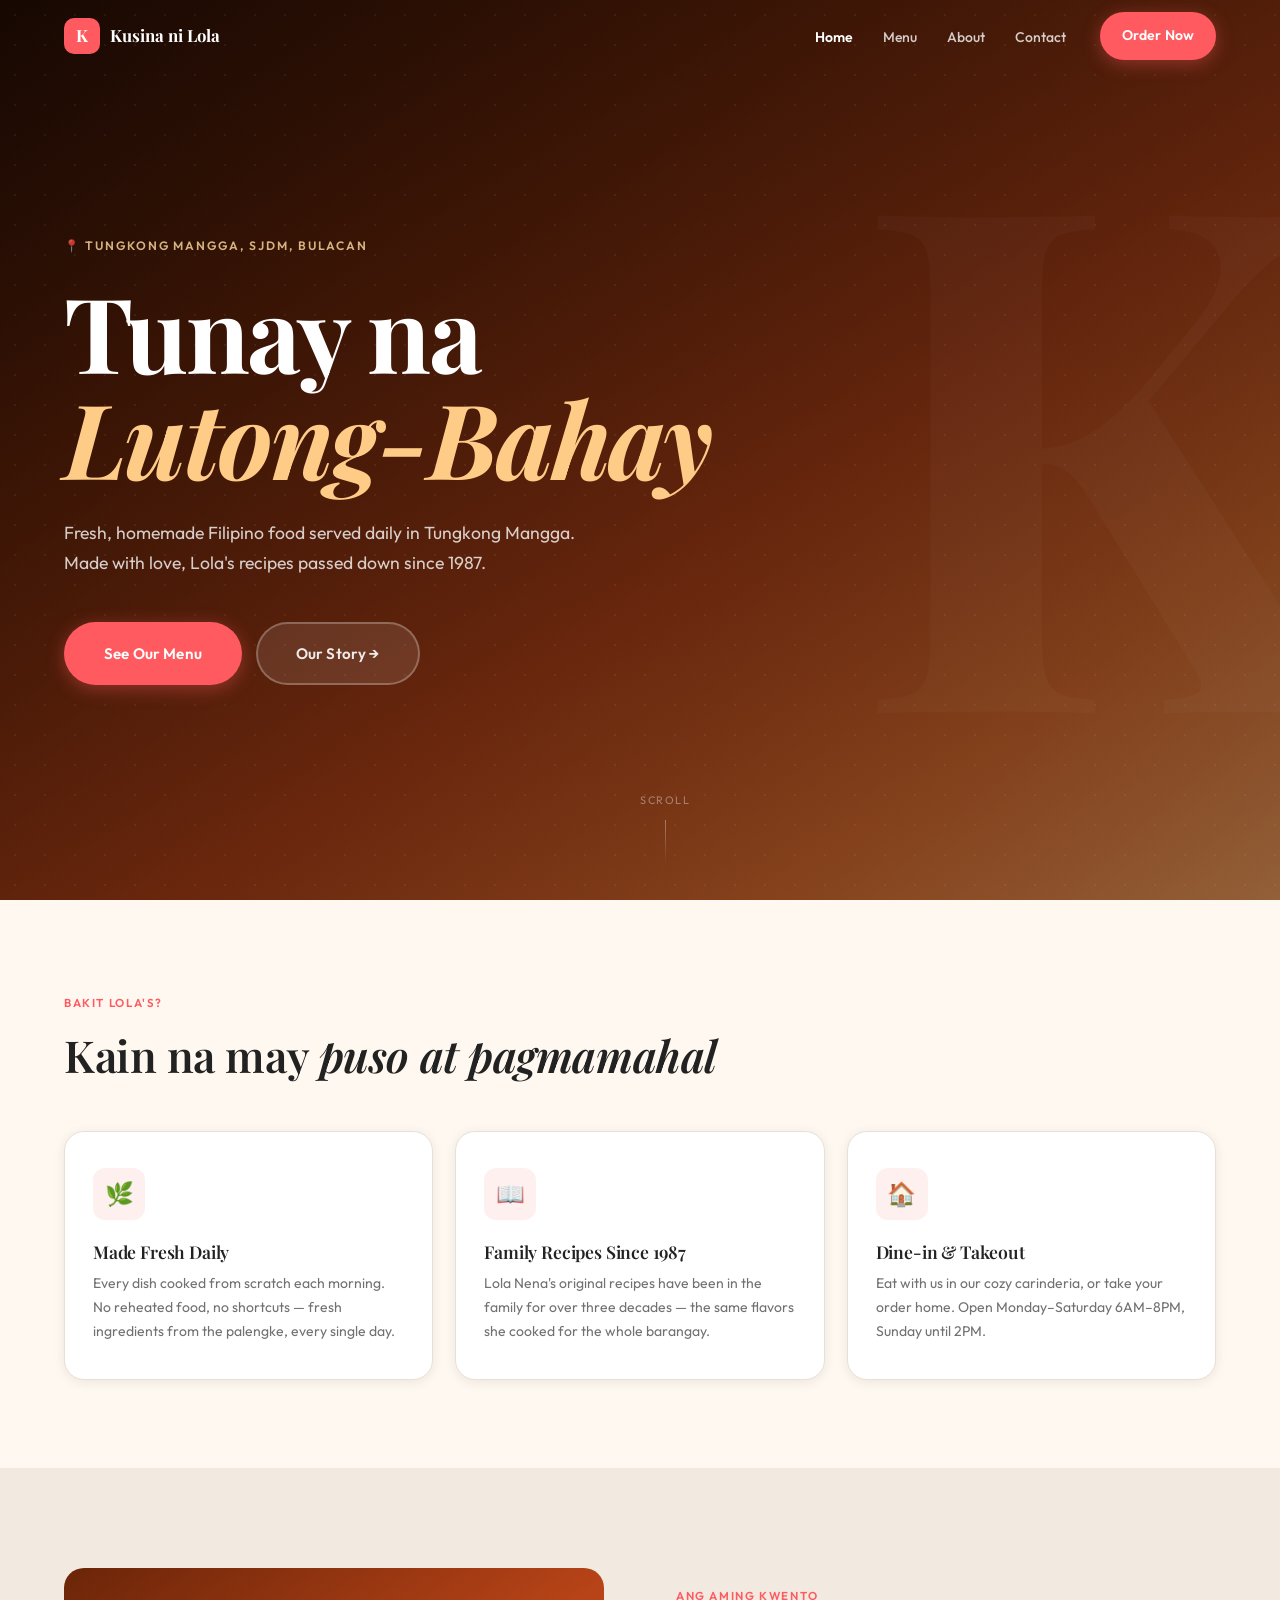
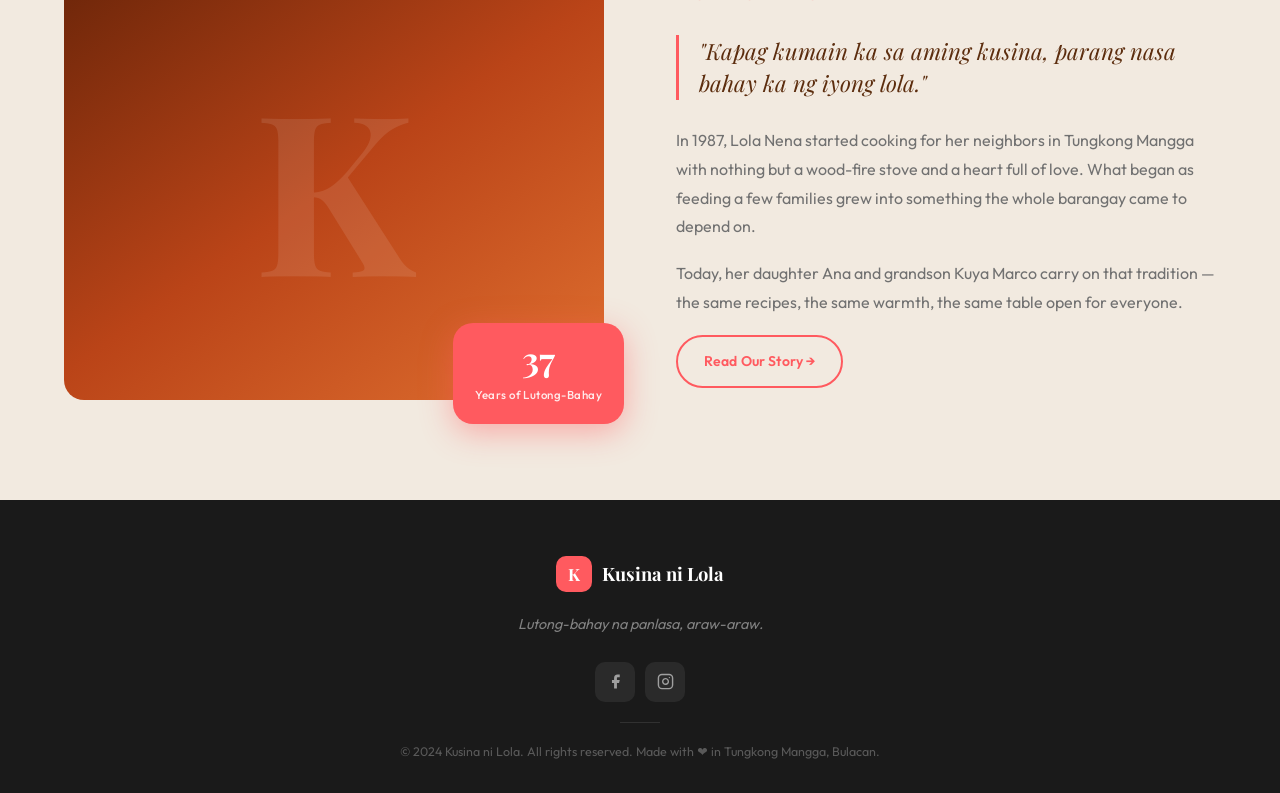
==== index.html @ 2b3912df "Initial build: Kusina ni Lola restaurant site" ====
<!DOCTYPE html>
<html lang="tl">
<head>
  <meta charset="UTF-8">
  <meta name="viewport" content="width=device-width, initial-scale=1.0">
  <title>Kusina ni Lola — Tunay na Lutong-Bahay</title>
  <meta name="description" content="Fresh, homemade Filipino food served daily in Tungkong Mangga, San Jose del Monte, Bulacan. Family recipes since 1987.">
  <link rel="preconnect" href="https://fonts.googleapis.com">
  <link rel="preconnect" href="https://fonts.gstatic.com" crossorigin>
  <link href="https://fonts.googleapis.com/css2?family=Playfair+Display:ital,wght@0,400;0,600;0,700;1,400;1,600&family=Outfit:wght@300;400;500;600&display=swap" rel="stylesheet">
  <link rel="stylesheet" href="style.css">
</head>
<body>

  <!-- ===== NAV ===== -->
  <nav class="nav nav--transparent" id="nav">
    <div class="nav__inner">
      <a href="index.html" class="nav__logo">
        <span class="nav__logo-mark">K</span>
        <span>Kusina ni Lola</span>
      </a>
      <ul class="nav__links">
        <li><a href="index.html" class="nav__link active">Home</a></li>
        <li><a href="menu.html" class="nav__link">Menu</a></li>
        <li><a href="about.html" class="nav__link">About</a></li>
        <li><a href="contact.html" class="nav__link">Contact</a></li>
      </ul>
      <a href="contact.html" class="btn btn--primary nav__cta">Order Now</a>
      <button class="nav__toggle" id="navToggle" aria-label="Toggle navigation">
        <span></span><span></span><span></span>
      </button>
    </div>
    <div class="nav__mobile" id="navMobile">
      <ul>
        <li><a href="index.html" class="nav__link active">Home</a></li>
        <li><a href="menu.html" class="nav__link">Menu</a></li>
        <li><a href="about.html" class="nav__link">About</a></li>
        <li><a href="contact.html" class="nav__link">Contact</a></li>
      </ul>
      <a href="contact.html" class="btn btn--primary">Order Now</a>
    </div>
  </nav>

  <!-- ===== HERO ===== -->
  <section class="hero">
    <div class="hero__bg"></div>
    <span class="hero__deco" aria-hidden="true">K</span>
    <div class="hero__content">
      <p class="hero__label">📍 Tungkong Mangga, SJDM, Bulacan</p>
      <h1 class="hero__title">Tunay na<br><em>Lutong-Bahay</em></h1>
      <p class="hero__sub">Fresh, homemade Filipino food served daily in Tungkong Mangga. Made with love, Lola's recipes passed down since 1987.</p>
      <div class="hero__cta">
        <a href="menu.html" class="btn btn--primary btn--lg">See Our Menu</a>
        <a href="about.html" class="btn btn--ghost btn--lg">Our Story →</a>
      </div>
    </div>
    <div class="hero__scroll" aria-hidden="true">
      <span>Scroll</span>
      <div class="hero__scroll-line"></div>
    </div>
  </section>

  <!-- ===== FEATURES ===== -->
  <section class="features">
    <div class="container">
      <div class="features__header">
        <span class="section-label fade-in">Bakit Lola's?</span>
        <h2 class="fade-up">Kain na may <em>puso at pagmamahal</em></h2>
      </div>
      <div class="features__grid stagger">
        <div class="feature-card fade-up">
          <div class="feature-card__icon">🌿</div>
          <h3 class="feature-card__title">Made Fresh Daily</h3>
          <p class="feature-card__text">Every dish cooked from scratch each morning. No reheated food, no shortcuts — fresh ingredients from the palengke, every single day.</p>
        </div>
        <div class="feature-card fade-up">
          <div class="feature-card__icon">📖</div>
          <h3 class="feature-card__title">Family Recipes Since 1987</h3>
          <p class="feature-card__text">Lola Nena's original recipes have been in the family for over three decades — the same flavors she cooked for the whole barangay.</p>
        </div>
        <div class="feature-card fade-up">
          <div class="feature-card__icon">🏠</div>
          <h3 class="feature-card__title">Dine-in & Takeout</h3>
          <p class="feature-card__text">Eat with us in our cozy carinderia, or take your order home. Open Monday–Saturday 6AM–8PM, Sunday until 2PM.</p>
        </div>
      </div>
    </div>
  </section>

  <!-- ===== ABOUT TEASER ===== -->
  <section class="about-teaser">
    <div class="container">
      <div class="about-teaser__inner">
        <div class="about-teaser__visual fade-in">
          <div class="about-teaser__visual-bg">
            <span class="about-teaser__visual-letter" aria-hidden="true">K</span>
          </div>
          <div class="about-teaser__badge">
            <span class="about-teaser__badge-num">37</span>
            <span class="about-teaser__badge-text">Years of Lutong-Bahay</span>
          </div>
        </div>
        <div class="about-teaser__content">
          <span class="section-label fade-in">Ang Aming Kwento</span>
          <blockquote class="about-teaser__quote fade-up">
            "Kapag kumain ka sa aming kusina, parang nasa bahay ka ng iyong lola."
          </blockquote>
          <p class="about-teaser__body fade-up">In 1987, Lola Nena started cooking for her neighbors in Tungkong Mangga with nothing but a wood-fire stove and a heart full of love. What began as feeding a few families grew into something the whole barangay came to depend on.</p>
          <p class="about-teaser__body fade-up">Today, her daughter Ana and grandson Kuya Marco carry on that tradition — the same recipes, the same warmth, the same table open for everyone.</p>
          <a href="about.html" class="btn btn--outline fade-up">Read Our Story →</a>
        </div>
      </div>
    </div>
  </section>

  <!-- ===== FOOTER ===== -->
  <footer class="footer">
    <div class="footer__inner">
      <a href="index.html" class="footer__logo">
        <span class="nav__logo-mark">K</span>
        <span>Kusina ni Lola</span>
      </a>
      <p class="footer__tagline">Lutong-bahay na panlasa, araw-araw.</p>
      <div class="footer__social">
        <a href="#" class="footer__social-link" aria-label="Facebook">
          <svg viewBox="0 0 24 24" fill="currentColor" width="17" height="17"><path d="M18 2h-3a5 5 0 0 0-5 5v3H7v4h3v8h4v-8h3l1-4h-4V7a1 1 0 0 1 1-1h3z"/></svg>
        </a>
        <a href="#" class="footer__social-link" aria-label="Instagram">
          <svg viewBox="0 0 24 24" fill="none" stroke="currentColor" stroke-width="2" stroke-linecap="round" stroke-linejoin="round" width="17" height="17"><rect x="2" y="2" width="20" height="20" rx="5" ry="5"/><path d="M16 11.37A4 4 0 1 1 12.63 8 4 4 0 0 1 16 11.37z"/><line x1="17.5" y1="6.5" x2="17.51" y2="6.5"/></svg>
        </a>
      </div>
      <div class="footer__divider"></div>
      <p class="footer__copy">© 2024 Kusina ni Lola. All rights reserved. Made with ❤️ in Tungkong Mangga, Bulacan.</p>
    </div>
  </footer>

  <script src="script.js"></script>
</body>
</html>
---- style.css ----
/* ============================================================
   KUSINA NI LOLA — style.css
   Airbnb design tokens: Rausch coral, warm cream, rounded UI
   Fonts: Playfair Display (serif) + Outfit (sans)
   ============================================================ */

@import url('https://fonts.googleapis.com/css2?family=Playfair+Display:ital,wght@0,400;0,600;0,700;1,400;1,600&family=Outfit:wght@300;400;500;600&display=swap');

/* --- TOKENS (Airbnb-inspired) --- */
:root {
  /* Airbnb Rausch coral palette */
  --coral:        #FF5A5F;
  --coral-dark:   #E04E53;
  --coral-light:  #FFF0F0;
  --orange:       #FC642D;
  /* Warm neutrals */
  --cream:        #FFF8F0;
  --warm-tan:     #F2EAE0;
  --brown:        #5C2D0E;
  --dark:         #222222;
  --medium:       #717171;
  --subtle:       #ADADAD;
  --border:       #E8E0D8;
  --card-bg:      #FFFFFF;
  --white:        #FFFFFF;

  --font-serif: 'Playfair Display', Georgia, serif;
  --font-sans:  'Outfit', system-ui, sans-serif;

  --max-w:       1200px;
  --nav-h:       72px;
  --radius:      12px;
  --radius-lg:   20px;
  --radius-pill: 9999px;

  --shadow-sm: 0 1px 4px rgba(0,0,0,0.06);
  --shadow:    0 2px 12px rgba(0,0,0,0.08);
  --shadow-md: 0 6px 24px rgba(0,0,0,0.10);
  --shadow-lg: 0 12px 40px rgba(0,0,0,0.14);

  --ease: cubic-bezier(0.25, 0.46, 0.45, 0.94);
  --t:    0.25s;
}

/* --- RESET --- */
*, *::before, *::after { box-sizing: border-box; margin: 0; padding: 0; }
html { scroll-behavior: smooth; font-size: 16px; }
body {
  font-family: var(--font-sans);
  background: var(--cream);
  color: var(--dark);
  line-height: 1.65;
  -webkit-font-smoothing: antialiased;
  overflow-x: hidden;
}
img { display: block; max-width: 100%; }
a { text-decoration: none; color: inherit; }
ul { list-style: none; }
button { cursor: pointer; border: none; background: none; font-family: inherit; }

/* --- TYPOGRAPHY --- */
h1, h2, h3, h4 {
  font-family: var(--font-serif);
  line-height: 1.12;
  letter-spacing: -0.01em;
  color: var(--dark);
}
h1 { font-size: clamp(2.4rem, 5.5vw, 4.2rem); font-weight: 700; }
h2 { font-size: clamp(1.75rem, 3.5vw, 2.75rem); font-weight: 600; }
h3 { font-size: clamp(1.1rem, 2vw, 1.5rem); font-weight: 600; }
p  { max-width: 65ch; line-height: 1.75; }
em { font-style: italic; }

/* --- LAYOUT --- */
.container {
  max-width: var(--max-w);
  margin: 0 auto;
  padding: 0 24px;
}
section { padding: 96px 0; }

/* --- SECTION LABEL --- */
.section-label {
  display: inline-block;
  font-size: 0.72rem;
  font-weight: 600;
  letter-spacing: 0.14em;
  text-transform: uppercase;
  color: var(--coral);
  margin-bottom: 14px;
}

/* --- BUTTONS --- */
.btn {
  display: inline-flex;
  align-items: center;
  gap: 8px;
  padding: 13px 26px;
  border-radius: var(--radius-pill);
  font-family: var(--font-sans);
  font-size: 0.875rem;
  font-weight: 600;
  letter-spacing: 0.01em;
  transition: all var(--t) var(--ease);
  cursor: pointer;
  white-space: nowrap;
  border: 2px solid transparent;
}
.btn--primary {
  background: var(--coral);
  color: var(--white);
  box-shadow: 0 4px 18px rgba(255, 90, 95, 0.38);
}
.btn--primary:hover {
  background: var(--coral-dark);
  transform: translateY(-2px);
  box-shadow: 0 8px 28px rgba(255, 90, 95, 0.48);
}
.btn--primary:active { transform: translateY(0); }
.btn--outline {
  background: transparent;
  color: var(--coral);
  border-color: var(--coral);
}
.btn--outline:hover {
  background: var(--coral);
  color: var(--white);
  transform: translateY(-2px);
  box-shadow: 0 6px 20px rgba(255, 90, 95, 0.38);
}
.btn--ghost {
  background: rgba(255,255,255,0.1);
  color: rgba(255,255,255,0.9);
  border-color: rgba(255,255,255,0.25);
  backdrop-filter: blur(4px);
}
.btn--ghost:hover {
  background: rgba(255,255,255,0.2);
  color: white;
  border-color: rgba(255,255,255,0.5);
}
.btn--lg { padding: 17px 38px; font-size: 0.95rem; }

/* ============================================================
   NAV
   ============================================================ */
.nav {
  position: fixed;
  top: 0; left: 0; right: 0;
  height: var(--nav-h);
  z-index: 100;
  transition: background var(--t) var(--ease), box-shadow var(--t) var(--ease);
}
.nav.scrolled {
  background: rgba(255, 252, 248, 0.96);
  backdrop-filter: blur(16px);
  -webkit-backdrop-filter: blur(16px);
  box-shadow: 0 1px 0 var(--border);
}
.nav__inner {
  max-width: var(--max-w);
  margin: 0 auto;
  padding: 0 24px;
  height: 100%;
  display: flex;
  align-items: center;
  gap: 8px;
}
.nav__logo {
  display: flex;
  align-items: center;
  gap: 10px;
  font-family: var(--font-serif);
  font-size: 1.05rem;
  font-weight: 700;
  color: var(--dark);
  flex-shrink: 0;
  transition: color var(--t);
}
.nav__logo:hover { color: var(--coral); }
.nav__logo-mark {
  width: 36px;
  height: 36px;
  background: var(--coral);
  color: white;
  border-radius: 10px;
  display: flex;
  align-items: center;
  justify-content: center;
  font-size: 1.05rem;
  font-weight: 700;
  font-family: var(--font-serif);
  flex-shrink: 0;
  transition: transform var(--t) var(--ease);
}
.nav__logo:hover .nav__logo-mark { transform: rotate(-6deg) scale(1.05); }
.nav__links {
  display: flex;
  align-items: center;
  gap: 2px;
  margin-left: auto;
}
.nav__link {
  font-size: 0.875rem;
  font-weight: 500;
  color: var(--medium);
  padding: 8px 14px;
  border-radius: var(--radius);
  transition: color var(--t), background var(--t);
}
.nav__link:hover { color: var(--dark); background: var(--warm-tan); }
.nav__link.active { color: var(--coral); font-weight: 600; }
.nav__cta { margin-left: 12px; padding: 10px 20px; }

/* Transparent nav (home hero) */
.nav--transparent .nav__logo { color: white; }
.nav--transparent .nav__link { color: rgba(255,255,255,0.78); }
.nav--transparent .nav__link:hover { color: white; background: rgba(255,255,255,0.12); }
.nav--transparent .nav__link.active { color: white; }
.nav--transparent.scrolled .nav__logo { color: var(--dark); }
.nav--transparent.scrolled .nav__link { color: var(--medium); }
.nav--transparent.scrolled .nav__link:hover { color: var(--dark); background: var(--warm-tan); }
.nav--transparent.scrolled .nav__link.active { color: var(--coral); }
/* Burger */
.nav__toggle {
  display: none;
  flex-direction: column;
  gap: 5px;
  padding: 8px;
  margin-left: auto;
  border-radius: var(--radius);
  transition: background var(--t);
}
.nav__toggle:hover { background: var(--warm-tan); }
.nav__toggle span {
  display: block;
  width: 22px;
  height: 2px;
  background: currentColor;
  border-radius: 2px;
  transition: transform var(--t) var(--ease), opacity var(--t);
}
.nav--transparent .nav__toggle { color: white; }
.nav--transparent.scrolled .nav__toggle { color: var(--dark); }
/* Mobile nav drawer */
.nav__mobile {
  display: none;
  position: fixed;
  top: var(--nav-h);
  left: 0; right: 0;
  background: var(--cream);
  border-top: 1px solid var(--border);
  padding: 12px 16px 24px;
  box-shadow: var(--shadow-lg);
  z-index: 99;
}
.nav__mobile.open { display: block; }
.nav__mobile .nav__link {
  display: block;
  padding: 14px 16px;
  font-size: 0.95rem;
  color: var(--dark);
  border-bottom: 1px solid var(--border);
}
.nav__mobile .nav__link.active { color: var(--coral); }
.nav__mobile .btn { width: 100%; justify-content: center; margin-top: 16px; }

/* ============================================================
   FOOTER
   ============================================================ */
.footer {
  background: #1A1A1A;
  padding: 56px 0 32px;
}
.footer__inner {
  max-width: var(--max-w);
  margin: 0 auto;
  padding: 0 24px;
  display: flex;
  flex-direction: column;
  align-items: center;
  text-align: center;
  gap: 20px;
}
.footer__logo {
  display: inline-flex;
  align-items: center;
  gap: 10px;
  font-family: var(--font-serif);
  font-size: 1.15rem;
  font-weight: 700;
  color: white;
  transition: color var(--t);
}
.footer__logo:hover { color: var(--coral); }
.footer__logo .nav__logo-mark { background: var(--coral); }
.footer__tagline {
  font-style: italic;
  font-size: 0.9rem;
  color: rgba(255,255,255,0.45);
  max-width: 100%;
  margin: 0;
}
.footer__social {
  display: flex;
  gap: 10px;
  margin-top: 4px;
}
.footer__social-link {
  width: 40px;
  height: 40px;
  border-radius: 10px;
  background: rgba(255,255,255,0.07);
  display: flex;
  align-items: center;
  justify-content: center;
  color: rgba(255,255,255,0.55);
  transition: all var(--t) var(--ease);
}
.footer__social-link:hover {
  background: var(--coral);
  color: white;
  transform: translateY(-3px);
  box-shadow: 0 6px 16px rgba(255,90,95,0.4);
}
.footer__social-link svg { width: 17px; height: 17px; }
.footer__divider {
  width: 40px;
  height: 1px;
  background: rgba(255,255,255,0.1);
}
.footer__copy {
  font-size: 0.78rem;
  color: rgba(255,255,255,0.28);
  max-width: none;
  line-height: 1.5;
}

/* ============================================================
   PAGE HEADER (inner pages)
   ============================================================ */
.page-header {
  background: linear-gradient(135deg, #2E1006 0%, #7A2E0A 45%, #C44B1C 80%, #E07030 100%);
  padding: calc(var(--nav-h) + 72px) 0 72px;
  text-align: center;
  position: relative;
  overflow: hidden;
}
.page-header::before {
  content: '';
  position: absolute;
  inset: 0;
  background: radial-gradient(ellipse at 50% 130%, rgba(255,90,95,0.25) 0%, transparent 65%);
}
.page-header::after {
  content: '';
  position: absolute;
  inset: 0;
  background-image: radial-gradient(circle, rgba(255,255,255,0.04) 1px, transparent 1px);
  background-size: 28px 28px;
}
.page-header__inner { position: relative; z-index: 1; }
.page-header h1 { color: white; margin-bottom: 14px; }
.page-header p {
  color: rgba(255,255,255,0.72);
  max-width: 52ch;
  margin: 0 auto;
  font-size: 1.05rem;
}

/* ============================================================
   HOME — HERO
   ============================================================ */
.hero {
  position: relative;
  min-height: 100vh;
  display: flex;
  align-items: center;
  overflow: hidden;
}
.hero__bg {
  position: absolute;
  inset: 0;
  background:
    linear-gradient(165deg, rgba(18,7,2,0.62) 0%, rgba(18,7,2,0.42) 100%),
    linear-gradient(145deg, #1E0A03 0%, #6B2509 28%, #BA4418 58%, #E07030 80%, #F0A060 100%);
  z-index: 0;
}
.hero__bg::after {
  content: '';
  position: absolute;
  inset: 0;
  background-image: radial-gradient(circle, rgba(255,255,255,0.055) 1px, transparent 1px);
  background-size: 30px 30px;
}
.hero__deco {
  position: absolute;
  right: -6vw;
  top: 50%;
  transform: translateY(-54%);
  font-family: var(--font-serif);
  font-size: 55vw;
  font-weight: 700;
  color: rgba(255,255,255,0.025);
  line-height: 1;
  pointer-events: none;
  user-select: none;
  z-index: 0;
}
.hero__content {
  position: relative;
  z-index: 1;
  max-width: var(--max-w);
  margin: 0 auto;
  padding: calc(var(--nav-h) + 48px) 24px 100px;
  width: 100%;
}
.hero__label {
  font-size: 0.76rem;
  font-weight: 600;
  letter-spacing: 0.16em;
  text-transform: uppercase;
  color: rgba(255,220,160,0.8);
  margin-bottom: 22px;
  animation: heroFadeUp 0.8s 0.15s var(--ease) both;
}
.hero__title {
  color: white;
  font-size: clamp(3rem, 9vw, 6.5rem);
  font-weight: 700;
  line-height: 1.02;
  letter-spacing: -0.025em;
  margin-bottom: 28px;
  max-width: 14ch;
  animation: heroFadeUp 0.8s 0.3s var(--ease) both;
}
.hero__title em { color: #FFCC88; }
.hero__sub {
  font-size: 1.1rem;
  color: rgba(255,255,255,0.78);
  max-width: 46ch;
  margin-bottom: 44px;
  line-height: 1.7;
  animation: heroFadeUp 0.8s 0.45s var(--ease) both;
}
.hero__cta {
  display: flex;
  gap: 14px;
  flex-wrap: wrap;
  animation: heroFadeUp 0.8s 0.6s var(--ease) both;
}
.hero__scroll {
  position: absolute;
  bottom: 36px;
  left: 50%;
  transform: translateX(-50%);
  display: flex;
  flex-direction: column;
  align-items: center;
  gap: 10px;
  color: rgba(255,255,255,0.38);
  font-size: 0.68rem;
  letter-spacing: 0.14em;
  text-transform: uppercase;
  animation: heroFadeUp 1s 1s var(--ease) both;
}
.hero__scroll-line {
  width: 1px;
  height: 44px;
  background: linear-gradient(to bottom, rgba(255,255,255,0.35), transparent);
  animation: scrollPulse 2.2s ease-in-out infinite;
}
@keyframes heroFadeUp {
  from { opacity: 0; transform: translateY(30px); }
  to   { opacity: 1; transform: translateY(0); }
}
@keyframes scrollPulse {
  0%, 100% { opacity: 0.38; transform: scaleY(1); }
  50%       { opacity: 0.7;  transform: scaleY(1.12); }
}

/* ============================================================
   HOME — FEATURES
   ============================================================ */
.features { background: var(--cream); padding: 88px 0; }
.features__header { margin-bottom: 52px; }
.features__header h2 { margin-top: 4px; }
.features__grid {
  display: grid;
  grid-template-columns: repeat(3, 1fr);
  gap: 22px;
}
.feature-card {
  background: var(--card-bg);
  border-radius: var(--radius-lg);
  padding: 36px 28px;
  box-shadow: var(--shadow);
  border: 1px solid var(--border);
  transition: transform 0.3s var(--ease), box-shadow 0.3s var(--ease);
}
.feature-card:hover {
  transform: translateY(-7px);
  box-shadow: var(--shadow-lg);
}
.feature-card__icon {
  width: 52px;
  height: 52px;
  background: var(--coral-light);
  border-radius: var(--radius);
  display: flex;
  align-items: center;
  justify-content: center;
  font-size: 1.45rem;
  margin-bottom: 22px;
  transition: transform 0.3s var(--ease);
}
.feature-card:hover .feature-card__icon { transform: scale(1.1) rotate(-5deg); }
.feature-card__title {
  font-size: 1.1rem;
  font-weight: 600;
  color: var(--dark);
  margin-bottom: 10px;
}
.feature-card__text {
  font-size: 0.875rem;
  color: var(--medium);
  max-width: none;
  line-height: 1.7;
}

/* ============================================================
   HOME — ABOUT TEASER
   ============================================================ */
.about-teaser { background: var(--warm-tan); padding: 100px 0; }
.about-teaser__inner {
  display: grid;
  grid-template-columns: 1fr 1fr;
  gap: 72px;
  align-items: center;
}
.about-teaser__visual {
  position: relative;
  aspect-ratio: 4/3.2;
  border-radius: var(--radius-lg);
  overflow: visible;
}
.about-teaser__visual-bg {
  width: 100%;
  height: 100%;
  border-radius: var(--radius-lg);
  background: linear-gradient(145deg, #6B2509, #BA4418, #E07030);
  overflow: hidden;
  display: flex;
  align-items: center;
  justify-content: center;
}
.about-teaser__visual-letter {
  font-family: var(--font-serif);
  font-size: 14rem;
  font-weight: 700;
  color: rgba(255,255,255,0.1);
  user-select: none;
  line-height: 1;
}
.about-teaser__badge {
  position: absolute;
  bottom: -24px;
  right: -20px;
  background: var(--coral);
  color: white;
  border-radius: var(--radius-lg);
  padding: 18px 22px;
  text-align: center;
  box-shadow: 0 8px 32px rgba(255, 90, 95, 0.45);
}
.about-teaser__badge-num {
  display: block;
  font-family: var(--font-serif);
  font-size: 2.2rem;
  font-weight: 700;
  line-height: 1;
  margin-bottom: 4px;
}
.about-teaser__badge-text {
  font-size: 0.72rem;
  opacity: 0.88;
  letter-spacing: 0.04em;
  font-weight: 500;
}
.about-teaser__quote {
  font-family: var(--font-serif);
  font-size: 1.4rem;
  font-style: italic;
  color: var(--brown);
  margin: 16px 0 26px;
  line-height: 1.45;
  padding-left: 20px;
  border-left: 3px solid var(--coral);
}
.about-teaser__body {
  color: var(--medium);
  margin-bottom: 18px;
  line-height: 1.8;
}

/* ============================================================
   MENU PAGE
   ============================================================ */
.menu-notice {
  background: var(--coral-light);
  border-bottom: 1px solid #FFD6D8;
  padding: 12px 24px;
  text-align: center;
  font-size: 0.84rem;
  color: var(--coral-dark);
}
.menu-notice strong { font-weight: 600; }
.menu-page { padding: 64px 0 80px; }
.menu-category { margin-bottom: 72px; }
.menu-category__header {
  display: flex;
  align-items: center;
  gap: 16px;
  margin-bottom: 32px;
  padding-bottom: 20px;
  border-bottom: 2px solid var(--border);
}
.menu-category__icon {
  width: 50px;
  height: 50px;
  background: var(--coral-light);
  border-radius: var(--radius);
  display: flex;
  align-items: center;
  justify-content: center;
  font-size: 1.4rem;
  flex-shrink: 0;
}
.menu-category__title { font-size: 1.75rem; font-weight: 700; color: var(--dark); }
.menu-grid {
  display: grid;
  grid-template-columns: repeat(3, 1fr);
  gap: 18px;
}
.menu-item {
  background: var(--card-bg);
  border-radius: var(--radius-lg);
  padding: 26px 22px;
  border: 1px solid var(--border);
  box-shadow: var(--shadow-sm);
  transition: transform 0.25s var(--ease), box-shadow 0.25s var(--ease), border-color 0.25s;
  position: relative;
  overflow: hidden;
}
.menu-item::before {
  content: '';
  position: absolute;
  top: 0; left: 0; right: 0;
  height: 3px;
  background: var(--coral);
  transform: scaleX(0);
  transform-origin: left;
  transition: transform 0.25s var(--ease);
}
.menu-item:hover { transform: translateY(-5px); box-shadow: var(--shadow-md); border-color: #FFDADB; }
.menu-item:hover::before { transform: scaleX(1); }
.menu-item__name {
  font-family: var(--font-serif);
  font-size: 1.05rem;
  font-weight: 600;
  color: var(--dark);
  margin-bottom: 8px;
}
.menu-item__desc {
  font-size: 0.84rem;
  color: var(--medium);
  max-width: none;
  margin-bottom: 20px;
  line-height: 1.65;
}
.menu-item__price {
  font-size: 1.15rem;
  font-weight: 700;
  color: var(--coral);
}
.menu-item__price::before { content: '₱'; }

/* ============================================================
   ABOUT PAGE — STORY
   ============================================================ */
.story { background: var(--cream); padding: 96px 0; }
.story__inner {
  display: grid;
  grid-template-columns: 1fr 1fr;
  gap: 80px;
  align-items: center;
}
.story__visual { position: relative; }
.story__img {
  width: 100%;
  aspect-ratio: 3/4;
  border-radius: var(--radius-lg);
  background: linear-gradient(155deg, #6B2509 0%, #BA4418 45%, #E07030 85%, #F0A060 100%);
  overflow: hidden;
  display: flex;
  align-items: center;
  justify-content: center;
}
.story__img-deco {
  font-family: var(--font-serif);
  font-size: 11rem;
  font-weight: 700;
  color: rgba(255,255,255,0.08);
  user-select: none;
  line-height: 1;
}
.story__img-tag {
  position: absolute;
  bottom: -20px;
  left: 28px;
  background: white;
  border-radius: var(--radius-lg);
  padding: 16px 22px;
  box-shadow: var(--shadow-lg);
  font-family: var(--font-serif);
  font-style: italic;
  color: var(--brown);
  font-size: 0.9rem;
  max-width: 200px;
  line-height: 1.4;
  border-left: 3px solid var(--coral);
}
.story__content h2 { margin-bottom: 22px; margin-top: 8px; }
.story__body {
  color: var(--medium);
  margin-bottom: 20px;
  line-height: 1.82;
}

/* FAMILY */
.family { background: var(--warm-tan); padding: 96px 0; }
.section-header { margin-bottom: 52px; }
.section-header h2 { margin-top: 4px; margin-bottom: 12px; }
.section-header p { color: var(--medium); max-width: 52ch; }
.family__grid {
  display: grid;
  grid-template-columns: repeat(3, 1fr);
  gap: 22px;
}
.family-card {
  background: var(--card-bg);
  border-radius: var(--radius-lg);
  padding: 36px 24px;
  text-align: center;
  box-shadow: var(--shadow);
  border: 1px solid var(--border);
  transition: transform 0.3s var(--ease), box-shadow 0.3s var(--ease);
}
.family-card:hover { transform: translateY(-7px); box-shadow: var(--shadow-lg); }
.family-card__avatar {
  width: 88px;
  height: 88px;
  border-radius: 50%;
  margin: 0 auto 20px;
  display: flex;
  align-items: center;
  justify-content: center;
  font-family: var(--font-serif);
  font-size: 1.8rem;
  font-weight: 700;
  color: white;
  box-shadow: var(--shadow-md);
}
.family-card__avatar--lola  { background: linear-gradient(135deg, #6B2509, #BA4418); }
.family-card__avatar--ana   { background: linear-gradient(135deg, #BA4418, #FF5A5F); }
.family-card__avatar--marco { background: linear-gradient(135deg, #FF5A5F, #FC642D); }
.family-card__name {
  font-family: var(--font-serif);
  font-size: 1.2rem;
  font-weight: 700;
  color: var(--dark);
  margin-bottom: 4px;
}
.family-card__role {
  font-size: 0.72rem;
  letter-spacing: 0.1em;
  text-transform: uppercase;
  color: var(--coral);
  font-weight: 600;
  margin-bottom: 14px;
}
.family-card__bio {
  font-size: 0.875rem;
  color: var(--medium);
  max-width: none;
  line-height: 1.7;
}

/* VALUES */
.values { background: var(--cream); padding: 96px 0; }
.values__grid {
  display: grid;
  grid-template-columns: repeat(3, 1fr);
  gap: 22px;
  margin-top: 52px;
}
.value-card {
  padding: 36px 28px;
  background: var(--card-bg);
  border-radius: 0 var(--radius-lg) var(--radius-lg) 0;
  border-left: 4px solid var(--coral);
  box-shadow: var(--shadow-sm);
  border-top: 1px solid var(--border);
  border-bottom: 1px solid var(--border);
  border-right: 1px solid var(--border);
  transition: transform 0.25s var(--ease), box-shadow 0.25s var(--ease);
}
.value-card:hover { transform: translateX(6px); box-shadow: var(--shadow-md); }
.value-card__num {
  font-size: 0.68rem;
  font-weight: 700;
  letter-spacing: 0.14em;
  text-transform: uppercase;
  color: var(--coral);
  margin-bottom: 14px;
}
.value-card__title {
  font-family: var(--font-serif);
  font-size: 1.3rem;
  font-weight: 700;
  color: var(--dark);
  margin-bottom: 12px;
}
.value-card__text {
  font-size: 0.875rem;
  color: var(--medium);
  max-width: none;
  line-height: 1.7;
}

/* ============================================================
   CONTACT PAGE
   ============================================================ */
.contact-page { padding: 80px 0; }
.contact-page__inner {
  display: grid;
  grid-template-columns: 1fr 1.6fr;
  gap: 64px;
  align-items: start;
}
.contact-info h2 { margin-bottom: 36px; }
.contact-detail {
  display: flex;
  gap: 16px;
  margin-bottom: 28px;
  align-items: flex-start;
}
.contact-detail__icon {
  width: 44px;
  height: 44px;
  background: var(--coral-light);
  border-radius: var(--radius);
  display: flex;
  align-items: center;
  justify-content: center;
  font-size: 1.1rem;
  flex-shrink: 0;
  margin-top: 2px;
}
.contact-detail__label {
  font-size: 0.7rem;
  font-weight: 700;
  letter-spacing: 0.12em;
  text-transform: uppercase;
  color: var(--coral);
  margin-bottom: 5px;
}
.contact-detail__value {
  font-size: 0.925rem;
  color: var(--dark);
  max-width: none;
  line-height: 1.55;
}
.hours-grid {
  border: 1px solid var(--border);
  border-radius: var(--radius);
  overflow: hidden;
  margin-top: 28px;
}
.hours-row {
  display: flex;
  justify-content: space-between;
  align-items: center;
  padding: 11px 16px;
  border-bottom: 1px solid var(--border);
  font-size: 0.875rem;
}
.hours-row:last-child { border-bottom: none; }
.hours-row__day { color: var(--medium); }
.hours-row__time { font-weight: 600; color: var(--dark); }
.contact-form-wrap {
  background: var(--card-bg);
  border-radius: var(--radius-lg);
  padding: 42px 40px;
  box-shadow: var(--shadow-md);
  border: 1px solid var(--border);
}
.contact-form-wrap h3 { margin-bottom: 6px; }
.contact-form-wrap > p { color: var(--medium); font-size: 0.9rem; margin-bottom: 30px; max-width: none; }
.form-group { margin-bottom: 20px; }
.form-group label {
  display: block;
  font-size: 0.8rem;
  font-weight: 600;
  color: var(--dark);
  margin-bottom: 8px;
  letter-spacing: 0.03em;
}
.form-group input,
.form-group textarea {
  width: 100%;
  padding: 13px 15px;
  border: 1.5px solid var(--border);
  border-radius: var(--radius);
  font-family: var(--font-sans);
  font-size: 0.925rem;
  color: var(--dark);
  background: var(--cream);
  transition: border-color var(--t) var(--ease), box-shadow var(--t) var(--ease);
  outline: none;
  -webkit-appearance: none;
  appearance: none;
}
.form-group input:focus,
.form-group textarea:focus {
  border-color: var(--coral);
  box-shadow: 0 0 0 3px rgba(255,90,95,0.12);
  background: white;
}
.form-group textarea {
  resize: vertical;
  min-height: 140px;
  line-height: 1.65;
}
.form-group input::placeholder,
.form-group textarea::placeholder { color: var(--subtle); }
.form-submit { width: 100%; justify-content: center; padding: 15px; font-size: 0.95rem; }

.map-section { padding: 0 0 80px; }
.map-wrap {
  border-radius: var(--radius-lg);
  overflow: hidden;
  height: 380px;
  background: var(--warm-tan);
  border: 1px solid var(--border);
  position: relative;
  display: flex;
  align-items: center;
  justify-content: center;
}
.map-wrap::before {
  content: '';
  position: absolute;
  inset: 0;
  background-image:
    linear-gradient(var(--border) 1px, transparent 1px),
    linear-gradient(90deg, var(--border) 1px, transparent 1px);
  background-size: 44px 44px;
}
.map-placeholder {
  position: relative;
  z-index: 1;
  text-align: center;
  pointer-events: none;
}
.map-placeholder__pin {
  width: 44px;
  height: 44px;
  background: var(--coral);
  border-radius: 50% 50% 50% 0;
  transform: rotate(-45deg);
  margin: 0 auto 20px;
  display: flex;
  align-items: center;
  justify-content: center;
  box-shadow: 0 4px 20px rgba(255,90,95,0.45);
  animation: pinBounce 2s ease-in-out infinite;
}
.map-placeholder__pin::after {
  content: '';
  width: 18px;
  height: 18px;
  background: white;
  border-radius: 50%;
}
@keyframes pinBounce {
  0%, 100% { transform: rotate(-45deg) translateY(0); }
  50%       { transform: rotate(-45deg) translateY(-6px); }
}
.map-placeholder p {
  font-weight: 600;
  color: var(--dark);
  max-width: none;
  font-size: 0.95rem;
}
.map-placeholder small {
  display: block;
  color: var(--medium);
  font-size: 0.8rem;
  margin-top: 5px;
}

/* ============================================================
   SCROLL ANIMATIONS
   ============================================================ */
.fade-up {
  opacity: 0;
  transform: translateY(28px);
  transition: opacity 0.65s var(--ease), transform 0.65s var(--ease);
}
.fade-up.visible { opacity: 1; transform: translateY(0); }

.fade-in {
  opacity: 0;
  transition: opacity 0.7s ease;
}
.fade-in.visible { opacity: 1; }

/* Stagger delays */
.stagger > *:nth-child(1) { transition-delay: 0.05s; }
.stagger > *:nth-child(2) { transition-delay: 0.12s; }
.stagger > *:nth-child(3) { transition-delay: 0.19s; }
.stagger > *:nth-child(4) { transition-delay: 0.26s; }
.stagger > *:nth-child(5) { transition-delay: 0.33s; }
.stagger > *:nth-child(6) { transition-delay: 0.40s; }

/* ============================================================
   RESPONSIVE
   ============================================================ */
@media (max-width: 1024px) {
  .about-teaser__inner { gap: 48px; }
  .story__inner { gap: 52px; }
  .contact-page__inner { gap: 40px; }
}

@media (max-width: 768px) {
  section { padding: 64px 0; }

  .nav__links, .nav__cta { display: none; }
  .nav__toggle { display: flex; }

  .hero__title { font-size: clamp(2.6rem, 11vw, 4rem); }
  .hero__deco  { font-size: 70vw; right: -12vw; }
  .hero__cta   { flex-direction: column; }
  .hero__cta .btn { width: 100%; justify-content: center; }

  .features__grid { grid-template-columns: 1fr; gap: 16px; }

  .about-teaser__inner { grid-template-columns: 1fr; gap: 48px; }
  .about-teaser__visual { order: -1; }
  .about-teaser__badge { bottom: -18px; right: 16px; }

  .menu-grid { grid-template-columns: 1fr; gap: 14px; }

  .story__inner { grid-template-columns: 1fr; gap: 40px; }
  .story__visual { order: -1; }
  .story__img-tag { bottom: -16px; left: 16px; }

  .family__grid { grid-template-columns: 1fr; gap: 16px; }
  .values__grid { grid-template-columns: 1fr; gap: 16px; }

  .contact-page__inner { grid-template-columns: 1fr; gap: 40px; }
  .contact-form-wrap { padding: 28px 22px; }

  .footer__inner { gap: 16px; }
}

@media (max-width: 480px) {
  .container { padding: 0 16px; }
  .hero__content { padding-left: 16px; padding-right: 16px; }
}
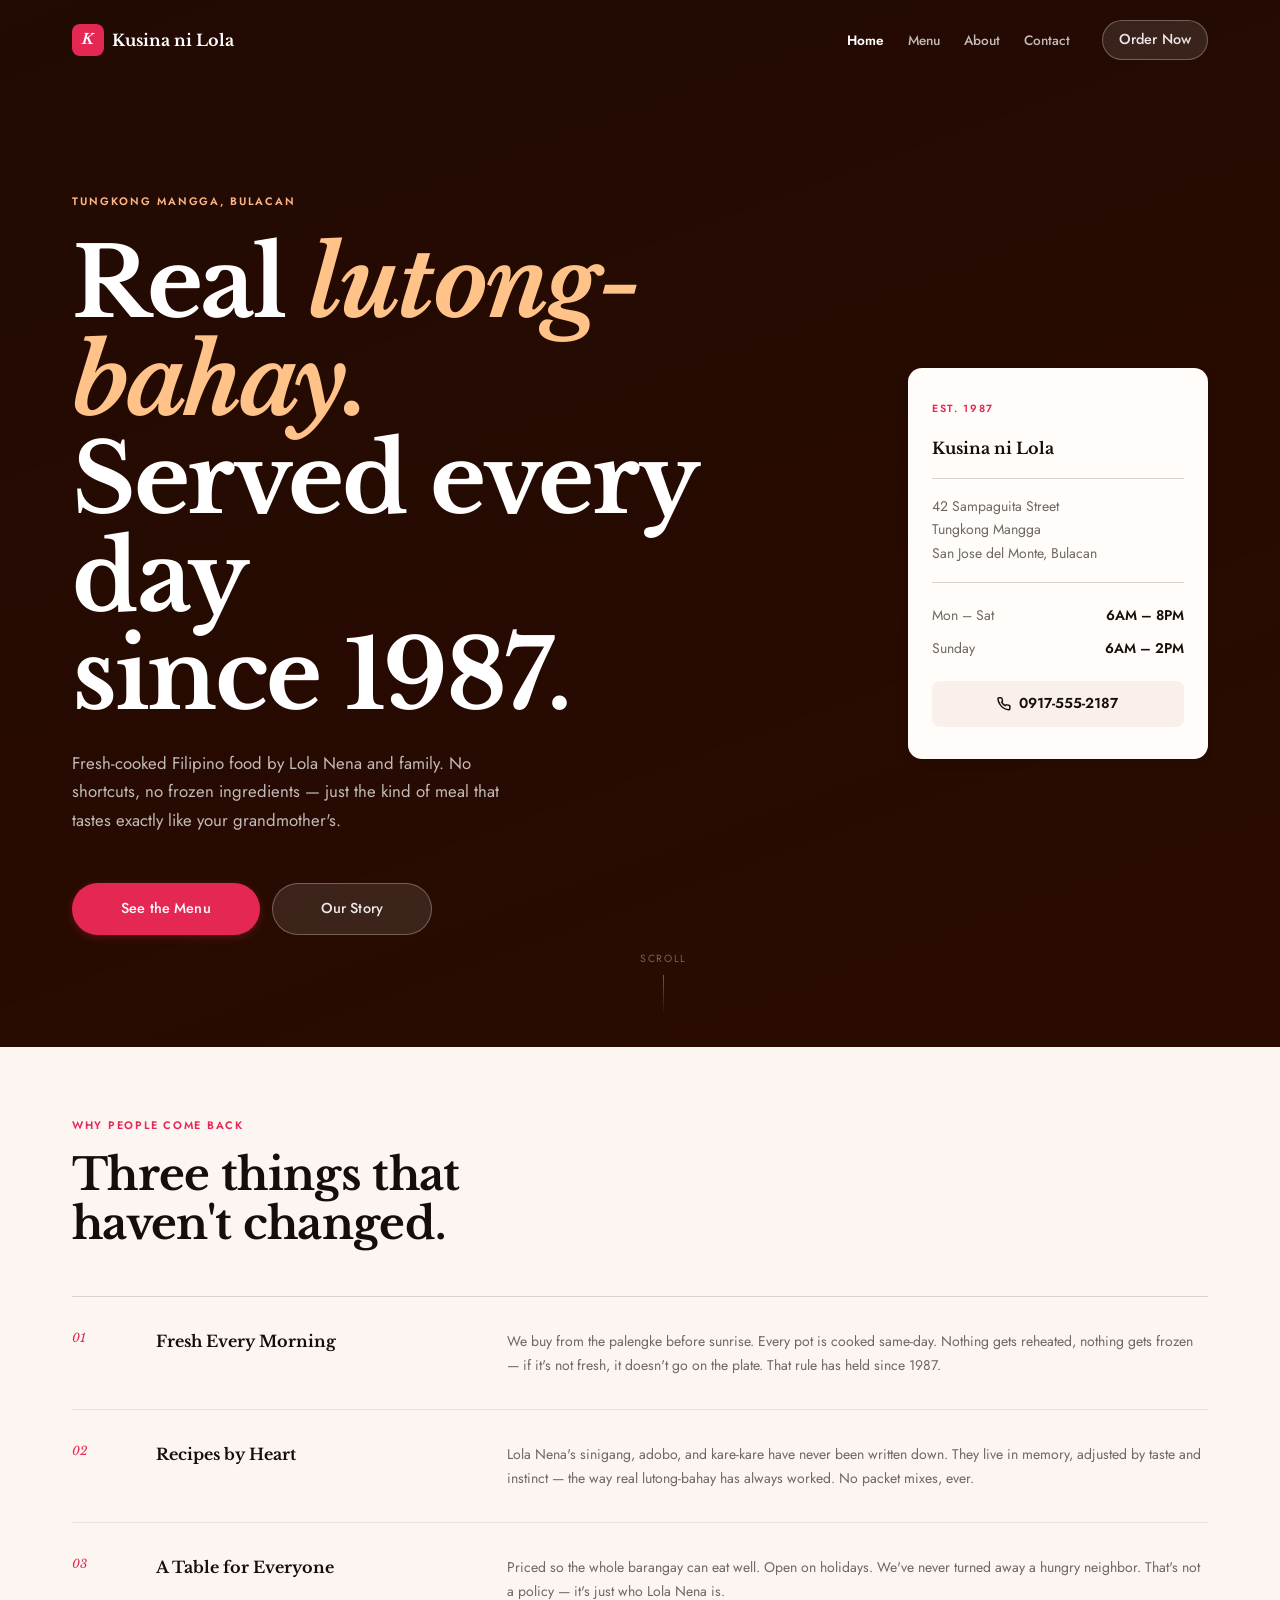
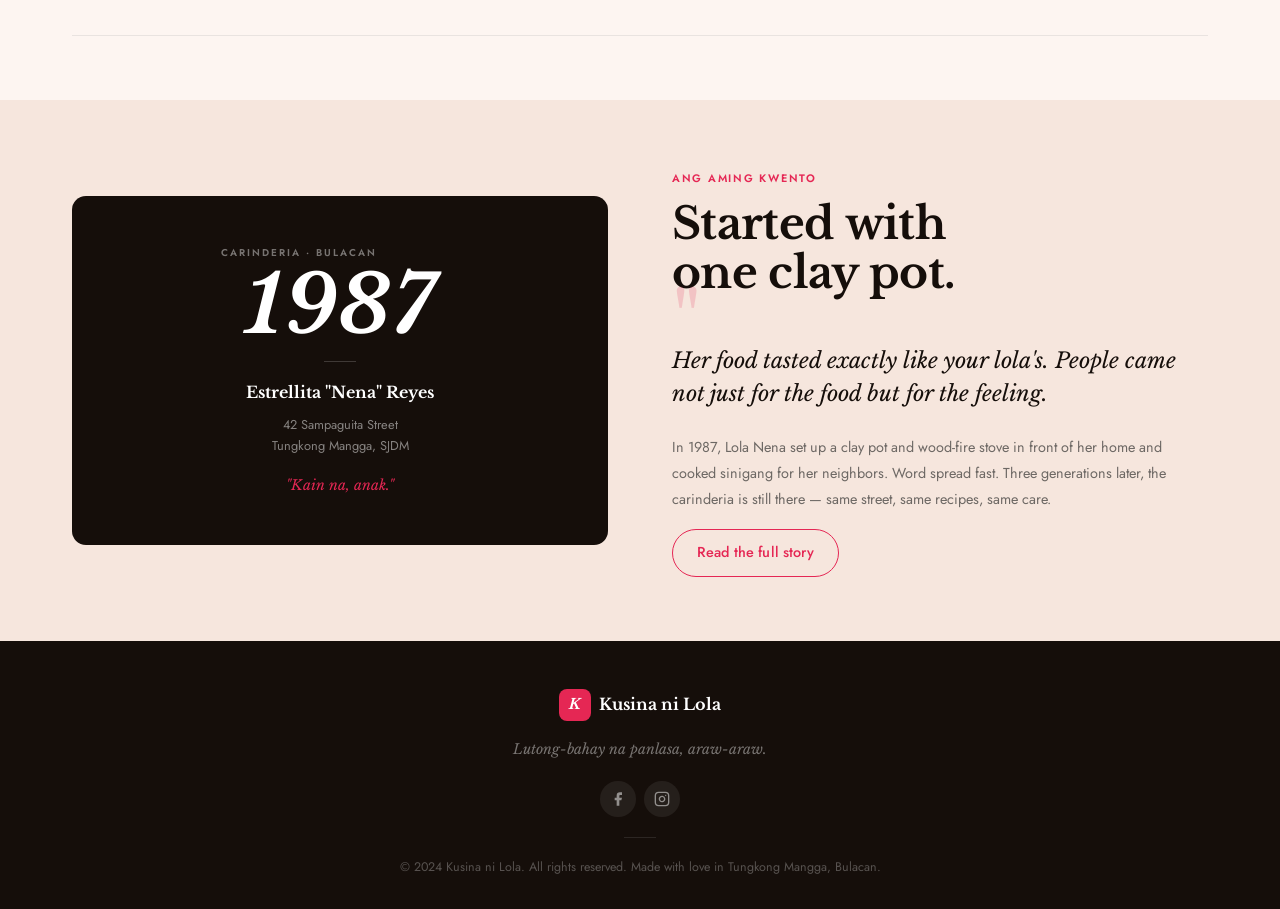
==== commit 39e6297a: "Redesign: remove vibecoded aesthetics, apply impeccable design laws - Fonts: Libre Baskerville + Jos" ====
--- a/index.html
+++ b/index.html
@@ -3,11 +3,11 @@
 <head>
   <meta charset="UTF-8">
   <meta name="viewport" content="width=device-width, initial-scale=1.0">
-  <title>Kusina ni Lola — Tunay na Lutong-Bahay</title>
-  <meta name="description" content="Fresh, homemade Filipino food served daily in Tungkong Mangga, San Jose del Monte, Bulacan. Family recipes since 1987.">
+  <title>Kusina ni Lola — Lutong-bahay sa Tungkong Mangga, Bulacan</title>
+  <meta name="description" content="Family-run Filipino carinderia in San Jose del Monte, Bulacan. Sinigang, adobo, silog meals, and more — fresh every day since 1987.">
   <link rel="preconnect" href="https://fonts.googleapis.com">
   <link rel="preconnect" href="https://fonts.gstatic.com" crossorigin>
-  <link href="https://fonts.googleapis.com/css2?family=Playfair+Display:ital,wght@0,400;0,600;0,700;1,400;1,600&family=Outfit:wght@300;400;500;600&display=swap" rel="stylesheet">
+  <link href="https://fonts.googleapis.com/css2?family=Libre+Baskerville:ital,wght@0,400;0,700;1,400&family=Jost:ital,wght@0,300;0,400;0,500;0,600;1,400&display=swap" rel="stylesheet">
   <link rel="stylesheet" href="style.css">
 </head>
 <body>
@@ -25,7 +25,7 @@
         <li><a href="about.html" class="nav__link">About</a></li>
         <li><a href="contact.html" class="nav__link">Contact</a></li>
       </ul>
-      <a href="contact.html" class="btn btn--primary nav__cta">Order Now</a>
+      <a href="contact.html" class="btn btn--ghost nav__cta">Order Now</a>
       <button class="nav__toggle" id="navToggle" aria-label="Toggle navigation">
         <span></span><span></span><span></span>
       </button>
@@ -43,15 +43,46 @@
 
   <!-- ===== HERO ===== -->
   <section class="hero">
-    <div class="hero__bg"></div>
-    <span class="hero__deco" aria-hidden="true">K</span>
-    <div class="hero__content">
-      <p class="hero__label">📍 Tungkong Mangga, SJDM, Bulacan</p>
-      <h1 class="hero__title">Tunay na<br><em>Lutong-Bahay</em></h1>
-      <p class="hero__sub">Fresh, homemade Filipino food served daily in Tungkong Mangga. Made with love, Lola's recipes passed down since 1987.</p>
-      <div class="hero__cta">
-        <a href="menu.html" class="btn btn--primary btn--lg">See Our Menu</a>
-        <a href="about.html" class="btn btn--ghost btn--lg">Our Story →</a>
+    <div class="hero__bg" aria-hidden="true"></div>
+    <div class="hero__layout">
+      <div class="hero__left">
+        <p class="hero__label">Tungkong Mangga, Bulacan</p>
+        <h1 class="hero__title">
+          Real <em>lutong-bahay.</em><br>
+          Served every day<br>since 1987.
+        </h1>
+        <p class="hero__sub">Fresh-cooked Filipino food by Lola Nena and family. No shortcuts, no frozen ingredients — just the kind of meal that tastes exactly like your grandmother's.</p>
+        <div class="hero__cta">
+          <a href="menu.html" class="btn btn--primary btn--lg">See the Menu</a>
+          <a href="about.html" class="btn btn--ghost btn--lg">Our Story</a>
+        </div>
+      </div>
+      <div class="hero__right">
+        <div class="hero__board">
+          <span class="hero__board-since">Est. 1987</span>
+          <p style="font-family: var(--serif); font-size: 1rem; font-weight: 700; color: var(--ink); margin-bottom: 4px;">Kusina ni Lola</p>
+          <div class="hero__board-rule"></div>
+          <address>
+            42 Sampaguita Street<br>
+            Tungkong Mangga<br>
+            San Jose del Monte, Bulacan
+          </address>
+          <div class="hero__board-rule"></div>
+          <div class="hero__board-hours">
+            <div class="hero__board-hours-row">
+              <span>Mon – Sat</span>
+              <span>6AM – 8PM</span>
+            </div>
+            <div class="hero__board-hours-row">
+              <span>Sunday</span>
+              <span>6AM – 2PM</span>
+            </div>
+          </div>
+          <a href="tel:09175552187" class="hero__board-phone">
+            <svg width="14" height="14" viewBox="0 0 24 24" fill="none" stroke="currentColor" stroke-width="2.5" stroke-linecap="round" stroke-linejoin="round" aria-hidden="true"><path d="M22 16.92v3a2 2 0 0 1-2.18 2 19.79 19.79 0 0 1-8.63-3.07A19.5 19.5 0 0 1 4.69 12a19.79 19.79 0 0 1-3.07-8.67A2 2 0 0 1 3.6 1.27h3a2 2 0 0 1 2 1.72c.127.96.361 1.903.7 2.81a2 2 0 0 1-.45 2.11L7.91 8.85a16 16 0 0 0 6 6l1.03-.95a2 2 0 0 1 2.11-.45c.907.339 1.85.573 2.81.7A2 2 0 0 1 22 16.92z"/></svg>
+            0917-555-2187
+          </a>
+        </div>
       </div>
     </div>
     <div class="hero__scroll" aria-hidden="true">
@@ -64,24 +95,24 @@
   <section class="features">
     <div class="container">
       <div class="features__header">
-        <span class="section-label fade-in">Bakit Lola's?</span>
-        <h2 class="fade-up">Kain na may <em>puso at pagmamahal</em></h2>
+        <span class="section-label fade-in">Why People Come Back</span>
+        <h2 class="fade-up">Three things that<br>haven't changed.</h2>
       </div>
-      <div class="features__grid stagger">
-        <div class="feature-card fade-up">
-          <div class="feature-card__icon">🌿</div>
-          <h3 class="feature-card__title">Made Fresh Daily</h3>
-          <p class="feature-card__text">Every dish cooked from scratch each morning. No reheated food, no shortcuts — fresh ingredients from the palengke, every single day.</p>
+      <div class="features__list stagger">
+        <div class="feature-row fade-up">
+          <span class="feature-row__num">01</span>
+          <p class="feature-row__title">Fresh Every Morning</p>
+          <p class="feature-row__body">We buy from the palengke before sunrise. Every pot is cooked same-day. Nothing gets reheated, nothing gets frozen — if it's not fresh, it doesn't go on the plate. That rule has held since 1987.</p>
         </div>
-        <div class="feature-card fade-up">
-          <div class="feature-card__icon">📖</div>
-          <h3 class="feature-card__title">Family Recipes Since 1987</h3>
-          <p class="feature-card__text">Lola Nena's original recipes have been in the family for over three decades — the same flavors she cooked for the whole barangay.</p>
+        <div class="feature-row fade-up">
+          <span class="feature-row__num">02</span>
+          <p class="feature-row__title">Recipes by Heart</p>
+          <p class="feature-row__body">Lola Nena's sinigang, adobo, and kare-kare have never been written down. They live in memory, adjusted by taste and instinct — the way real lutong-bahay has always worked. No packet mixes, ever.</p>
         </div>
-        <div class="feature-card fade-up">
-          <div class="feature-card__icon">🏠</div>
-          <h3 class="feature-card__title">Dine-in & Takeout</h3>
-          <p class="feature-card__text">Eat with us in our cozy carinderia, or take your order home. Open Monday–Saturday 6AM–8PM, Sunday until 2PM.</p>
+        <div class="feature-row fade-up">
+          <span class="feature-row__num">03</span>
+          <p class="feature-row__title">A Table for Everyone</p>
+          <p class="feature-row__body">Priced so the whole barangay can eat well. Open on holidays. We've never turned away a hungry neighbor. That's not a policy — it's just who Lola Nena is.</p>
         </div>
       </div>
     </div>
@@ -91,24 +122,27 @@
   <section class="about-teaser">
     <div class="container">
       <div class="about-teaser__inner">
-        <div class="about-teaser__visual fade-in">
-          <div class="about-teaser__visual-bg">
-            <span class="about-teaser__visual-letter" aria-hidden="true">K</span>
-          </div>
-          <div class="about-teaser__badge">
-            <span class="about-teaser__badge-num">37</span>
-            <span class="about-teaser__badge-text">Years of Lutong-Bahay</span>
-          </div>
+
+        <div class="est-card fade-in">
+          <p class="est-card__eyebrow">Carinderia · Bulacan</p>
+          <p class="est-card__year">1987</p>
+          <div class="est-card__rule"></div>
+          <p class="est-card__name">Estrellita "Nena" Reyes</p>
+          <p class="est-card__location">42 Sampaguita Street<br>Tungkong Mangga, SJDM</p>
+          <p class="est-card__tagline">"Kain na, anak."</p>
         </div>
+
         <div class="about-teaser__content">
           <span class="section-label fade-in">Ang Aming Kwento</span>
-          <blockquote class="about-teaser__quote fade-up">
-            "Kapag kumain ka sa aming kusina, parang nasa bahay ka ng iyong lola."
-          </blockquote>
-          <p class="about-teaser__body fade-up">In 1987, Lola Nena started cooking for her neighbors in Tungkong Mangga with nothing but a wood-fire stove and a heart full of love. What began as feeding a few families grew into something the whole barangay came to depend on.</p>
-          <p class="about-teaser__body fade-up">Today, her daughter Ana and grandson Kuya Marco carry on that tradition — the same recipes, the same warmth, the same table open for everyone.</p>
-          <a href="about.html" class="btn btn--outline fade-up">Read Our Story →</a>
+          <h2 class="fade-up">Started with<br>one clay pot.</h2>
+          <div class="quote-block fade-up">
+            <span class="quote-block__mark" aria-hidden="true">"</span>
+            <p class="quote-block__text">Her food tasted exactly like your lola's. People came not just for the food but for the feeling.</p>
+          </div>
+          <p class="about-teaser__body fade-up">In 1987, Lola Nena set up a clay pot and wood-fire stove in front of her home and cooked sinigang for her neighbors. Word spread fast. Three generations later, the carinderia is still there — same street, same recipes, same care.</p>
+          <a href="about.html" class="btn btn--outline fade-up">Read the full story</a>
         </div>
+
       </div>
     </div>
   </section>
@@ -130,7 +164,7 @@
         </a>
       </div>
       <div class="footer__divider"></div>
-      <p class="footer__copy">© 2024 Kusina ni Lola. All rights reserved. Made with ❤️ in Tungkong Mangga, Bulacan.</p>
+      <p class="footer__copy">© 2024 Kusina ni Lola. All rights reserved. Made with love in Tungkong Mangga, Bulacan.</p>
     </div>
   </footer>
 
--- a/style.css
+++ b/style.css
@@ -1,54 +1,72 @@
 /* ============================================================
-   KUSINA NI LOLA — style.css
-   Airbnb design tokens: Rausch coral, warm cream, rounded UI
-   Fonts: Playfair Display (serif) + Outfit (sans)
-   ============================================================ */
-
-@import url('https://fonts.googleapis.com/css2?family=Playfair+Display:ital,wght@0,400;0,600;0,700;1,400;1,600&family=Outfit:wght@300;400;500;600&display=swap');
-
-/* --- TOKENS (Airbnb-inspired) --- */
+   KUSINA NI LOLA
+   Fonts: Libre Baskerville (headings) + Jost (body)
+   Both chosen against reflex-reject list. Physical object:
+   "a laminated menu from a carinderia in Bulacan"
+   Colors: OKLCH brand-tinted neutrals + Airbnb Rausch
+   Zero card grids. Zero side-stripe borders.
+   ============================================================ */
+
+@import url('https://fonts.googleapis.com/css2?family=Libre+Baskerville:ital,wght@0,400;0,700;1,400&family=Jost:ital,wght@0,300;0,400;0,500;0,600;1,400&display=swap');
+
 :root {
-  /* Airbnb Rausch coral palette */
-  --coral:        #FF5A5F;
-  --coral-dark:   #E04E53;
-  --coral-light:  #FFF0F0;
-  --orange:       #FC642D;
-  /* Warm neutrals */
-  --cream:        #FFF8F0;
-  --warm-tan:     #F2EAE0;
-  --brown:        #5C2D0E;
-  --dark:         #222222;
-  --medium:       #717171;
-  --subtle:       #ADADAD;
-  --border:       #E8E0D8;
-  --card-bg:      #FFFFFF;
-  --white:        #FFFFFF;
-
-  --font-serif: 'Playfair Display', Georgia, serif;
-  --font-sans:  'Outfit', system-ui, sans-serif;
-
-  --max-w:       1200px;
-  --nav-h:       72px;
-  --radius:      12px;
-  --radius-lg:   20px;
-  --radius-pill: 9999px;
-
-  --shadow-sm: 0 1px 4px rgba(0,0,0,0.06);
-  --shadow:    0 2px 12px rgba(0,0,0,0.08);
-  --shadow-md: 0 6px 24px rgba(0,0,0,0.10);
-  --shadow-lg: 0 12px 40px rgba(0,0,0,0.14);
-
-  --ease: cubic-bezier(0.25, 0.46, 0.45, 0.94);
-  --t:    0.25s;
+  /* OKLCH — brand hue ~45deg, chroma 0.008–0.020 on neutrals */
+  --bg:       oklch(97.5% 0.010 50);
+  --bg-tan:   oklch(93.5% 0.022 50);
+  --canvas:   oklch(99.2% 0.005 50);
+  --soft:     oklch(96% 0.012 50);
+  --ink:      oklch(17% 0.014 50);
+  --body-c:   oklch(35% 0.012 50);
+  --muted:    oklch(52% 0.009 50);
+  --subtle:   oklch(70% 0.007 50);
+  --border:   oklch(87% 0.010 50);
+  --border-s: oklch(92% 0.008 50);
+
+  /* Rausch #ff385c ≈ oklch(60% 0.22 15) */
+  --rausch:      oklch(60% 0.22 15);
+  --rausch-dark: oklch(52% 0.22 15);
+  --rausch-tint: oklch(96.5% 0.030 15);
+
+  /* Typography */
+  --serif: 'Libre Baskerville', Georgia, serif;
+  --sans:  'Jost', system-ui, sans-serif;
+
+  /* Airbnb DESIGN.md tokens */
+  --nav-h:  80px;
+  --max-w:  1200px;
+  --r-sm:   8px;
+  --r-md:   14px;
+  --r-full: 9999px;
+
+  /* Airbnb single shadow tier */
+  --shadow: rgba(0,0,0,0.02) 0 0 0 1px,
+            rgba(0,0,0,0.04) 0 2px 6px,
+            rgba(0,0,0,0.10) 0 4px 8px;
+
+  /* Spacing (DESIGN.md 4px base) */
+  --sp-xs:   4px;
+  --sp-sm:   8px;
+  --sp-md:   12px;
+  --sp-base: 16px;
+  --sp-lg:   24px;
+  --sp-xl:   32px;
+  --sp-2xl:  48px;
+  --sp-3xl:  64px;
+
+  /* ease-out-quint per impeccable motion rules */
+  --ease: cubic-bezier(0.22, 1, 0.36, 1);
+  --t: 0.24s;
 }
 
 /* --- RESET --- */
 *, *::before, *::after { box-sizing: border-box; margin: 0; padding: 0; }
-html { scroll-behavior: smooth; font-size: 16px; }
+html { scroll-behavior: smooth; }
 body {
-  font-family: var(--font-sans);
-  background: var(--cream);
-  color: var(--dark);
+  font-family: var(--sans);
+  font-weight: 400;
+  background: var(--bg);
+  color: var(--body-c);
+  font-size: 1rem;
   line-height: 1.65;
   -webkit-font-smoothing: antialiased;
   overflow-x: hidden;
@@ -60,99 +78,119 @@
 
 /* --- TYPOGRAPHY --- */
 h1, h2, h3, h4 {
-  font-family: var(--font-serif);
-  line-height: 1.12;
+  font-family: var(--serif);
+  color: var(--ink);
+  font-optical-sizing: auto;
+}
+h1 {
+  font-size: clamp(2.6rem, 6vw, 5rem);
+  font-weight: 700;
+  line-height: 1.05;
+  letter-spacing: -0.02em;
+}
+h2 {
+  font-size: clamp(1.8rem, 3.5vw, 2.75rem);
+  font-weight: 700;
+  line-height: 1.1;
+  letter-spacing: -0.015em;
+}
+h3 {
+  font-size: clamp(1rem, 1.8vw, 1.2rem);
+  font-weight: 700;
+  line-height: 1.3;
   letter-spacing: -0.01em;
-  color: var(--dark);
-}
-h1 { font-size: clamp(2.4rem, 5.5vw, 4.2rem); font-weight: 700; }
-h2 { font-size: clamp(1.75rem, 3.5vw, 2.75rem); font-weight: 600; }
-h3 { font-size: clamp(1.1rem, 2vw, 1.5rem); font-weight: 600; }
-p  { max-width: 65ch; line-height: 1.75; }
+}
+p { max-width: 65ch; line-height: 1.75; }
 em { font-style: italic; }
+address { font-style: normal; }
 
 /* --- LAYOUT --- */
 .container {
   max-width: var(--max-w);
   margin: 0 auto;
-  padding: 0 24px;
-}
-section { padding: 96px 0; }
+  padding: 0 var(--sp-xl);
+}
+@media (max-width: 744px) { .container { padding: 0 var(--sp-base); } }
+section { padding: var(--sp-3xl) 0; }
 
 /* --- SECTION LABEL --- */
 .section-label {
   display: inline-block;
-  font-size: 0.72rem;
+  font-family: var(--sans);
+  font-size: 0.68rem;
   font-weight: 600;
-  letter-spacing: 0.14em;
+  letter-spacing: 0.16em;
   text-transform: uppercase;
-  color: var(--coral);
-  margin-bottom: 14px;
-}
-
-/* --- BUTTONS --- */
+  color: var(--rausch);
+  margin-bottom: var(--sp-md);
+}
+
+/* --- BUTTONS (Airbnb DESIGN.md) --- */
 .btn {
   display: inline-flex;
   align-items: center;
-  gap: 8px;
-  padding: 13px 26px;
-  border-radius: var(--radius-pill);
-  font-family: var(--font-sans);
-  font-size: 0.875rem;
-  font-weight: 600;
-  letter-spacing: 0.01em;
-  transition: all var(--t) var(--ease);
+  justify-content: center;
+  gap: var(--sp-sm);
+  height: 48px;
+  padding: 0 var(--sp-lg);
+  border-radius: var(--r-full);  /* pill — Airbnb button-pill-rausch */
+  font-family: var(--sans);
+  font-size: 0.9rem;
+  font-weight: 500;
+  transition: background var(--t) var(--ease),
+              transform var(--t) var(--ease),
+              box-shadow var(--t) var(--ease);
   cursor: pointer;
   white-space: nowrap;
-  border: 2px solid transparent;
+  border: 1.5px solid transparent;
+  letter-spacing: 0.01em;
 }
 .btn--primary {
-  background: var(--coral);
-  color: var(--white);
-  box-shadow: 0 4px 18px rgba(255, 90, 95, 0.38);
+  background: var(--rausch);
+  color: #fff;
+  box-shadow: 0 2px 8px oklch(60% 0.22 15 / 0.28);
 }
 .btn--primary:hover {
-  background: var(--coral-dark);
+  background: var(--rausch-dark);
   transform: translateY(-2px);
-  box-shadow: 0 8px 28px rgba(255, 90, 95, 0.48);
+  box-shadow: 0 6px 20px oklch(60% 0.22 15 / 0.38);
 }
 .btn--primary:active { transform: translateY(0); }
 .btn--outline {
   background: transparent;
-  color: var(--coral);
-  border-color: var(--coral);
+  color: var(--rausch);
+  border-color: var(--rausch);
 }
 .btn--outline:hover {
-  background: var(--coral);
-  color: var(--white);
+  background: var(--rausch);
+  color: #fff;
   transform: translateY(-2px);
-  box-shadow: 0 6px 20px rgba(255, 90, 95, 0.38);
 }
 .btn--ghost {
-  background: rgba(255,255,255,0.1);
-  color: rgba(255,255,255,0.9);
-  border-color: rgba(255,255,255,0.25);
+  background: oklch(100% 0 0 / 0.10);
+  color: oklch(100% 0 0 / 0.90);
+  border-color: oklch(100% 0 0 / 0.28);
   backdrop-filter: blur(4px);
 }
 .btn--ghost:hover {
-  background: rgba(255,255,255,0.2);
-  color: white;
-  border-color: rgba(255,255,255,0.5);
-}
-.btn--lg { padding: 17px 38px; font-size: 0.95rem; }
-
-/* ============================================================
-   NAV
+  background: oklch(100% 0 0 / 0.18);
+  color: #fff;
+}
+.btn--lg { height: 52px; padding: 0 var(--sp-2xl); }
+
+/* ============================================================
+   NAV — Airbnb top-nav: 80px, canvas bg on scroll
    ============================================================ */
 .nav {
   position: fixed;
   top: 0; left: 0; right: 0;
   height: var(--nav-h);
   z-index: 100;
-  transition: background var(--t) var(--ease), box-shadow var(--t) var(--ease);
+  transition: background var(--t) var(--ease),
+              box-shadow var(--t) var(--ease);
 }
 .nav.scrolled {
-  background: rgba(255, 252, 248, 0.96);
+  background: oklch(99% 0.004 50 / 0.96);
   backdrop-filter: blur(16px);
   -webkit-backdrop-filter: blur(16px);
   box-shadow: 0 1px 0 var(--border);
@@ -160,922 +198,868 @@
 .nav__inner {
   max-width: var(--max-w);
   margin: 0 auto;
-  padding: 0 24px;
+  padding: 0 var(--sp-xl);
   height: 100%;
   display: flex;
   align-items: center;
-  gap: 8px;
+  gap: var(--sp-sm);
 }
 .nav__logo {
   display: flex;
   align-items: center;
-  gap: 10px;
-  font-family: var(--font-serif);
-  font-size: 1.05rem;
-  font-weight: 700;
-  color: var(--dark);
+  gap: var(--sp-sm);
+  font-family: var(--serif);
+  font-size: 1rem;
+  font-weight: 700;
+  color: var(--ink);
   flex-shrink: 0;
   transition: color var(--t);
 }
-.nav__logo:hover { color: var(--coral); }
+.nav__logo:hover { color: var(--rausch); }
 .nav__logo-mark {
-  width: 36px;
-  height: 36px;
-  background: var(--coral);
-  color: white;
-  border-radius: 10px;
+  width: 32px;
+  height: 32px;
+  background: var(--rausch);
+  color: #fff;
+  border-radius: var(--r-sm);
   display: flex;
   align-items: center;
   justify-content: center;
-  font-size: 1.05rem;
-  font-weight: 700;
-  font-family: var(--font-serif);
+  font-family: var(--serif);
+  font-size: 0.9rem;
+  font-weight: 700;
+  font-style: italic;
   flex-shrink: 0;
   transition: transform var(--t) var(--ease);
 }
-.nav__logo:hover .nav__logo-mark { transform: rotate(-6deg) scale(1.05); }
+.nav__logo:hover .nav__logo-mark { transform: rotate(-6deg); }
 .nav__links {
   display: flex;
   align-items: center;
-  gap: 2px;
   margin-left: auto;
 }
 .nav__link {
-  font-size: 0.875rem;
+  font-family: var(--sans);
+  font-size: 0.85rem;
   font-weight: 500;
-  color: var(--medium);
-  padding: 8px 14px;
-  border-radius: var(--radius);
+  color: var(--muted);
+  padding: var(--sp-sm) var(--sp-md);
+  border-radius: var(--r-sm);
   transition: color var(--t), background var(--t);
 }
-.nav__link:hover { color: var(--dark); background: var(--warm-tan); }
-.nav__link.active { color: var(--coral); font-weight: 600; }
-.nav__cta { margin-left: 12px; padding: 10px 20px; }
-
-/* Transparent nav (home hero) */
-.nav--transparent .nav__logo { color: white; }
-.nav--transparent .nav__link { color: rgba(255,255,255,0.78); }
-.nav--transparent .nav__link:hover { color: white; background: rgba(255,255,255,0.12); }
-.nav--transparent .nav__link.active { color: white; }
-.nav--transparent.scrolled .nav__logo { color: var(--dark); }
-.nav--transparent.scrolled .nav__link { color: var(--medium); }
-.nav--transparent.scrolled .nav__link:hover { color: var(--dark); background: var(--warm-tan); }
-.nav--transparent.scrolled .nav__link.active { color: var(--coral); }
-/* Burger */
+.nav__link:hover { color: var(--ink); background: var(--soft); }
+.nav__link.active { color: var(--ink); font-weight: 600; }
+.nav__cta { margin-left: var(--sp-md); height: 40px; padding: 0 var(--sp-base); }
+
+/* transparent (home hero) */
+.nav--transparent .nav__logo { color: #fff; }
+.nav--transparent .nav__link { color: oklch(100% 0 0 / 0.72); }
+.nav--transparent .nav__link:hover { color: #fff; background: oklch(100% 0 0 / 0.1); }
+.nav--transparent .nav__link.active { color: #fff; font-weight: 600; }
+.nav--transparent .nav__toggle { color: #fff; }
+.nav--transparent.scrolled .nav__logo { color: var(--ink); }
+.nav--transparent.scrolled .nav__link { color: var(--muted); }
+.nav--transparent.scrolled .nav__link:hover { color: var(--ink); background: var(--soft); }
+.nav--transparent.scrolled .nav__link.active { color: var(--ink); }
+.nav--transparent.scrolled .nav__toggle { color: var(--ink); }
+
+/* burger */
 .nav__toggle {
   display: none;
   flex-direction: column;
   gap: 5px;
-  padding: 8px;
+  padding: var(--sp-sm);
   margin-left: auto;
-  border-radius: var(--radius);
+  border-radius: var(--r-sm);
   transition: background var(--t);
 }
-.nav__toggle:hover { background: var(--warm-tan); }
+.nav__toggle:hover { background: var(--soft); }
 .nav__toggle span {
-  display: block;
-  width: 22px;
-  height: 2px;
-  background: currentColor;
-  border-radius: 2px;
+  display: block; width: 20px; height: 1.5px;
+  background: currentColor; border-radius: 2px;
   transition: transform var(--t) var(--ease), opacity var(--t);
 }
-.nav--transparent .nav__toggle { color: white; }
-.nav--transparent.scrolled .nav__toggle { color: var(--dark); }
-/* Mobile nav drawer */
 .nav__mobile {
   display: none;
-  position: fixed;
-  top: var(--nav-h);
-  left: 0; right: 0;
-  background: var(--cream);
+  position: fixed; top: var(--nav-h); left: 0; right: 0;
+  background: var(--canvas);
   border-top: 1px solid var(--border);
-  padding: 12px 16px 24px;
-  box-shadow: var(--shadow-lg);
-  z-index: 99;
+  padding: var(--sp-sm) var(--sp-base) var(--sp-xl);
+  box-shadow: var(--shadow); z-index: 99;
 }
 .nav__mobile.open { display: block; }
 .nav__mobile .nav__link {
-  display: block;
-  padding: 14px 16px;
-  font-size: 0.95rem;
-  color: var(--dark);
-  border-bottom: 1px solid var(--border);
-}
-.nav__mobile .nav__link.active { color: var(--coral); }
-.nav__mobile .btn { width: 100%; justify-content: center; margin-top: 16px; }
+  display: block; padding: 13px var(--sp-base);
+  font-size: 0.95rem; color: var(--ink);
+  border-bottom: 1px solid var(--border-s);
+}
+.nav__mobile .nav__link.active { color: var(--rausch); }
+.nav__mobile .btn { width: 100%; margin-top: var(--sp-base); }
 
 /* ============================================================
    FOOTER
    ============================================================ */
 .footer {
-  background: #1A1A1A;
-  padding: 56px 0 32px;
+  background: var(--ink);
+  padding: var(--sp-2xl) 0 var(--sp-xl);
 }
 .footer__inner {
   max-width: var(--max-w);
   margin: 0 auto;
-  padding: 0 24px;
+  padding: 0 var(--sp-xl);
   display: flex;
   flex-direction: column;
   align-items: center;
   text-align: center;
-  gap: 20px;
+  gap: var(--sp-base);
 }
 .footer__logo {
   display: inline-flex;
   align-items: center;
-  gap: 10px;
-  font-family: var(--font-serif);
-  font-size: 1.15rem;
-  font-weight: 700;
-  color: white;
+  gap: var(--sp-sm);
+  font-family: var(--serif);
+  font-size: 1rem;
+  font-weight: 700;
+  color: #fff;
   transition: color var(--t);
 }
-.footer__logo:hover { color: var(--coral); }
-.footer__logo .nav__logo-mark { background: var(--coral); }
+.footer__logo:hover { color: var(--rausch); }
+.footer__logo .nav__logo-mark { background: var(--rausch); }
 .footer__tagline {
+  font-family: var(--serif);
   font-style: italic;
-  font-size: 0.9rem;
-  color: rgba(255,255,255,0.45);
-  max-width: 100%;
-  margin: 0;
-}
-.footer__social {
-  display: flex;
-  gap: 10px;
-  margin-top: 4px;
-}
+  font-size: 0.875rem;
+  color: oklch(100% 0 0 / 0.42);
+  max-width: none; margin: 0;
+}
+.footer__social { display: flex; gap: var(--sp-sm); margin-top: var(--sp-xs); }
+/* Airbnb icon-button-circle: 32px, rounded.full */
 .footer__social-link {
-  width: 40px;
-  height: 40px;
-  border-radius: 10px;
-  background: rgba(255,255,255,0.07);
-  display: flex;
-  align-items: center;
-  justify-content: center;
-  color: rgba(255,255,255,0.55);
-  transition: all var(--t) var(--ease);
+  width: 36px; height: 36px;
+  border-radius: var(--r-full);
+  background: oklch(100% 0 0 / 0.07);
+  display: flex; align-items: center; justify-content: center;
+  color: oklch(100% 0 0 / 0.50);
+  transition: background var(--t) var(--ease), color var(--t), transform var(--t) var(--ease);
 }
 .footer__social-link:hover {
-  background: var(--coral);
-  color: white;
-  transform: translateY(-3px);
-  box-shadow: 0 6px 16px rgba(255,90,95,0.4);
-}
-.footer__social-link svg { width: 17px; height: 17px; }
-.footer__divider {
-  width: 40px;
-  height: 1px;
-  background: rgba(255,255,255,0.1);
-}
-.footer__copy {
-  font-size: 0.78rem;
-  color: rgba(255,255,255,0.28);
-  max-width: none;
-  line-height: 1.5;
-}
+  background: var(--rausch); color: #fff;
+  transform: translateY(-2px);
+}
+.footer__social-link svg { width: 16px; height: 16px; }
+.footer__divider { width: 32px; height: 1px; background: oklch(100% 0 0 / 0.10); margin: 4px 0; }
+.footer__copy { font-size: 0.78rem; color: oklch(100% 0 0 / 0.28); max-width: none; line-height: 1.5; }
 
 /* ============================================================
    PAGE HEADER (inner pages)
    ============================================================ */
 .page-header {
-  background: linear-gradient(135deg, #2E1006 0%, #7A2E0A 45%, #C44B1C 80%, #E07030 100%);
-  padding: calc(var(--nav-h) + 72px) 0 72px;
-  text-align: center;
   position: relative;
   overflow: hidden;
-}
-.page-header::before {
-  content: '';
-  position: absolute;
-  inset: 0;
-  background: radial-gradient(ellipse at 50% 130%, rgba(255,90,95,0.25) 0%, transparent 65%);
-}
-.page-header::after {
-  content: '';
-  position: absolute;
-  inset: 0;
-  background-image: radial-gradient(circle, rgba(255,255,255,0.04) 1px, transparent 1px);
-  background-size: 28px 28px;
+  padding: calc(var(--nav-h) + var(--sp-2xl)) 0 var(--sp-2xl);
+  text-align: center;
+}
+.page-header__bg {
+  position: absolute; inset: 0; z-index: 0;
+  background:
+    linear-gradient(rgba(16,6,2,0.72), rgba(16,6,2,0.72)),
+    url('https://images.unsplash.com/photo-1504674900247-0877df9cc836?auto=format&fit=crop&w=1600&q=70')
+    center/cover no-repeat;
+  background-color: oklch(25% 0.06 50); /* fallback */
 }
 .page-header__inner { position: relative; z-index: 1; }
-.page-header h1 { color: white; margin-bottom: 14px; }
+.page-header h1 { color: #fff; margin-bottom: var(--sp-md); }
 .page-header p {
-  color: rgba(255,255,255,0.72);
-  max-width: 52ch;
-  margin: 0 auto;
-  font-size: 1.05rem;
+  color: oklch(100% 0 0 / 0.70);
+  max-width: 50ch; margin: 0 auto;
+  font-size: 1rem;
 }
 
 /* ============================================================
    HOME — HERO
+   Two-column: left = text, right = info board
    ============================================================ */
 .hero {
   position: relative;
   min-height: 100vh;
-  display: flex;
-  align-items: center;
+  display: grid;
+  grid-template-columns: 1fr;
   overflow: hidden;
 }
 .hero__bg {
-  position: absolute;
-  inset: 0;
+  position: absolute; inset: 0; z-index: 0;
   background:
-    linear-gradient(165deg, rgba(18,7,2,0.62) 0%, rgba(18,7,2,0.42) 100%),
-    linear-gradient(145deg, #1E0A03 0%, #6B2509 28%, #BA4418 58%, #E07030 80%, #F0A060 100%);
-  z-index: 0;
-}
-.hero__bg::after {
-  content: '';
-  position: absolute;
-  inset: 0;
-  background-image: radial-gradient(circle, rgba(255,255,255,0.055) 1px, transparent 1px);
-  background-size: 30px 30px;
-}
-.hero__deco {
-  position: absolute;
-  right: -6vw;
-  top: 50%;
-  transform: translateY(-54%);
-  font-family: var(--font-serif);
-  font-size: 55vw;
-  font-weight: 700;
-  color: rgba(255,255,255,0.025);
-  line-height: 1;
-  pointer-events: none;
-  user-select: none;
-  z-index: 0;
-}
-.hero__content {
-  position: relative;
-  z-index: 1;
+    linear-gradient(160deg, oklch(14% 0.02 50 / 0.62) 0%, oklch(14% 0.02 50 / 0.44) 100%),
+    url('https://images.unsplash.com/photo-1504674900247-0877df9cc836?auto=format&fit=crop&w=1920&q=75')
+    center/cover no-repeat;
+  background-color: oklch(25% 0.08 40);
+}
+.hero__layout {
+  position: relative; z-index: 1;
+  display: grid;
+  grid-template-columns: 58fr 42fr;
+  min-height: 100vh;
   max-width: var(--max-w);
   margin: 0 auto;
-  padding: calc(var(--nav-h) + 48px) 24px 100px;
+  padding: 0 var(--sp-xl);
   width: 100%;
+  align-items: center;
+  gap: var(--sp-2xl);
+}
+.hero__left {
+  padding: calc(var(--nav-h) + var(--sp-2xl)) 0 var(--sp-2xl);
 }
 .hero__label {
-  font-size: 0.76rem;
+  font-family: var(--sans);
+  font-size: 0.68rem;
+  font-weight: 600;
+  letter-spacing: 0.18em;
+  text-transform: uppercase;
+  color: oklch(85% 0.12 50);
+  margin-bottom: var(--sp-lg);
+  animation: hFade 0.75s 0.1s var(--ease) both;
+}
+.hero__title {
+  color: #fff;
+  font-size: clamp(2.8rem, 7.5vw, 6rem);
+  font-weight: 700;
+  line-height: 1.02;
+  letter-spacing: -0.025em;
+  margin-bottom: var(--sp-lg);
+  animation: hFade 0.75s 0.25s var(--ease) both;
+}
+.hero__title em { font-style: italic; color: oklch(88% 0.12 55); }
+.hero__sub {
+  font-size: 1.05rem;
+  color: oklch(100% 0 0 / 0.72);
+  max-width: 44ch;
+  margin-bottom: var(--sp-2xl);
+  line-height: 1.72;
+  animation: hFade 0.75s 0.38s var(--ease) both;
+}
+.hero__cta {
+  display: flex; gap: var(--sp-md); flex-wrap: wrap;
+  animation: hFade 0.75s 0.50s var(--ease) both;
+}
+.hero__right {
+  padding: calc(var(--nav-h) + var(--sp-2xl)) 0 var(--sp-2xl);
+  display: flex;
+  align-items: center;
+  justify-content: flex-end;
+  animation: hFade 0.75s 0.35s var(--ease) both;
+}
+
+/* Info board — the functional panel replacing the generic gradient placeholder */
+.hero__board {
+  background: var(--canvas);
+  border-radius: var(--r-md);
+  padding: var(--sp-xl) var(--sp-lg);
+  max-width: 300px;
+  width: 100%;
+  box-shadow: var(--shadow);
+}
+.hero__board-since {
+  font-family: var(--sans);
+  font-size: 0.65rem;
   font-weight: 600;
   letter-spacing: 0.16em;
   text-transform: uppercase;
-  color: rgba(255,220,160,0.8);
-  margin-bottom: 22px;
-  animation: heroFadeUp 0.8s 0.15s var(--ease) both;
-}
-.hero__title {
-  color: white;
-  font-size: clamp(3rem, 9vw, 6.5rem);
-  font-weight: 700;
-  line-height: 1.02;
-  letter-spacing: -0.025em;
-  margin-bottom: 28px;
-  max-width: 14ch;
-  animation: heroFadeUp 0.8s 0.3s var(--ease) both;
-}
-.hero__title em { color: #FFCC88; }
-.hero__sub {
-  font-size: 1.1rem;
-  color: rgba(255,255,255,0.78);
-  max-width: 46ch;
-  margin-bottom: 44px;
+  color: var(--rausch);
+  display: block;
+  margin-bottom: var(--sp-base);
+}
+.hero__board-rule {
+  height: 1px;
+  background: var(--border);
+  margin: var(--sp-base) 0;
+}
+.hero__board address {
+  font-size: 0.875rem;
+  color: var(--muted);
   line-height: 1.7;
-  animation: heroFadeUp 0.8s 0.45s var(--ease) both;
-}
-.hero__cta {
+}
+.hero__board-hours {}
+.hero__board-hours-row {
   display: flex;
-  gap: 14px;
-  flex-wrap: wrap;
-  animation: heroFadeUp 0.8s 0.6s var(--ease) both;
+  justify-content: space-between;
+  align-items: center;
+  font-size: 0.875rem;
+  padding: 5px 0;
+}
+.hero__board-hours-row span:first-child { color: var(--muted); }
+.hero__board-hours-row span:last-child { font-weight: 600; color: var(--ink); }
+.hero__board-phone {
+  display: flex;
+  align-items: center;
+  justify-content: center;
+  gap: var(--sp-sm);
+  font-size: 0.9rem;
+  font-weight: 600;
+  color: var(--ink);
+  padding: 11px var(--sp-base);
+  border-radius: var(--r-sm);
+  background: var(--soft);
+  transition: background var(--t), color var(--t);
+  margin-top: var(--sp-base);
+}
+.hero__board-phone:hover {
+  background: var(--rausch-tint);
+  color: var(--rausch);
 }
 .hero__scroll {
   position: absolute;
-  bottom: 36px;
-  left: 50%;
+  bottom: var(--sp-xl); left: 50%;
   transform: translateX(-50%);
-  display: flex;
-  flex-direction: column;
-  align-items: center;
-  gap: 10px;
-  color: rgba(255,255,255,0.38);
-  font-size: 0.68rem;
-  letter-spacing: 0.14em;
+  display: flex; flex-direction: column;
+  align-items: center; gap: var(--sp-sm);
+  color: oklch(100% 0 0 / 0.36);
+  font-size: 0.65rem; letter-spacing: 0.16em;
   text-transform: uppercase;
-  animation: heroFadeUp 1s 1s var(--ease) both;
+  z-index: 1;
+  animation: hFade 1s 0.7s var(--ease) both;
 }
 .hero__scroll-line {
-  width: 1px;
-  height: 44px;
-  background: linear-gradient(to bottom, rgba(255,255,255,0.35), transparent);
-  animation: scrollPulse 2.2s ease-in-out infinite;
-}
-@keyframes heroFadeUp {
-  from { opacity: 0; transform: translateY(30px); }
+  width: 1px; height: 40px;
+  background: linear-gradient(to bottom, oklch(100% 0 0 / 0.32), transparent);
+  animation: scrollPulse 2.4s ease-in-out infinite;
+}
+@keyframes hFade {
+  from { opacity: 0; transform: translateY(22px); }
   to   { opacity: 1; transform: translateY(0); }
 }
 @keyframes scrollPulse {
-  0%, 100% { opacity: 0.38; transform: scaleY(1); }
-  50%       { opacity: 0.7;  transform: scaleY(1.12); }
+  0%, 100% { opacity: 0.36; }
+  50% { opacity: 0.65; }
 }
 
 /* ============================================================
    HOME — FEATURES
-   ============================================================ */
-.features { background: var(--cream); padding: 88px 0; }
-.features__header { margin-bottom: 52px; }
-.features__header h2 { margin-top: 4px; }
-.features__grid {
+   Ordinal rows — not a card grid
+   ============================================================ */
+.features { background: var(--bg); }
+.features__header { margin-bottom: var(--sp-2xl); }
+.features__header h2 { margin-top: var(--sp-xs); }
+
+/* Ruled list — deliberately NOT a card grid */
+.features__list { border-top: 1px solid var(--border); }
+.feature-row {
   display: grid;
-  grid-template-columns: repeat(3, 1fr);
-  gap: 22px;
-}
-.feature-card {
-  background: var(--card-bg);
-  border-radius: var(--radius-lg);
-  padding: 36px 28px;
-  box-shadow: var(--shadow);
-  border: 1px solid var(--border);
-  transition: transform 0.3s var(--ease), box-shadow 0.3s var(--ease);
-}
-.feature-card:hover {
-  transform: translateY(-7px);
-  box-shadow: var(--shadow-lg);
-}
-.feature-card__icon {
-  width: 52px;
-  height: 52px;
-  background: var(--coral-light);
-  border-radius: var(--radius);
-  display: flex;
-  align-items: center;
-  justify-content: center;
-  font-size: 1.45rem;
-  margin-bottom: 22px;
-  transition: transform 0.3s var(--ease);
-}
-.feature-card:hover .feature-card__icon { transform: scale(1.1) rotate(-5deg); }
-.feature-card__title {
-  font-size: 1.1rem;
-  font-weight: 600;
-  color: var(--dark);
-  margin-bottom: 10px;
-}
-.feature-card__text {
+  grid-template-columns: 52px 1fr 2.2fr;
+  gap: var(--sp-xl);
+  padding: var(--sp-xl) 0;
+  border-bottom: 1px solid var(--border-s);
+  align-items: start;
+  transition: background var(--t);
+}
+.feature-row:hover { background: var(--soft); margin: 0 calc(-1 * var(--sp-xl)); padding-left: var(--sp-xl); padding-right: var(--sp-xl); }
+.feature-row__num {
+  font-family: var(--serif);
+  font-size: 0.75rem;
+  font-weight: 400;
+  font-style: italic;
+  color: var(--rausch);
+  padding-top: 3px;
+  line-height: 1;
+}
+.feature-row__title {
+  font-family: var(--serif);
+  font-size: 1rem;
+  font-weight: 700;
+  color: var(--ink);
+  line-height: 1.4;
+  padding-top: 1px;
+}
+.feature-row__body {
   font-size: 0.875rem;
-  color: var(--medium);
+  color: var(--muted);
   max-width: none;
-  line-height: 1.7;
+  line-height: 1.72;
 }
 
 /* ============================================================
    HOME — ABOUT TEASER
-   ============================================================ */
-.about-teaser { background: var(--warm-tan); padding: 100px 0; }
+   Dark "established" card + quote block
+   ============================================================ */
+.about-teaser { background: var(--bg-tan); }
 .about-teaser__inner {
   display: grid;
   grid-template-columns: 1fr 1fr;
-  gap: 72px;
-  align-items: center;
-}
-.about-teaser__visual {
-  position: relative;
-  aspect-ratio: 4/3.2;
-  border-radius: var(--radius-lg);
-  overflow: visible;
-}
-.about-teaser__visual-bg {
-  width: 100%;
-  height: 100%;
-  border-radius: var(--radius-lg);
-  background: linear-gradient(145deg, #6B2509, #BA4418, #E07030);
-  overflow: hidden;
-  display: flex;
-  align-items: center;
-  justify-content: center;
-}
-.about-teaser__visual-letter {
-  font-family: var(--font-serif);
-  font-size: 14rem;
-  font-weight: 700;
-  color: rgba(255,255,255,0.1);
-  user-select: none;
+  gap: var(--sp-3xl);
+  align-items: center;
+}
+
+/* "Est. 1987" typographic card — intentional, not a photo placeholder */
+.est-card {
+  background: var(--ink);
+  border-radius: var(--r-md);
+  padding: var(--sp-2xl) var(--sp-xl);
+  text-align: center;
+}
+.est-card__eyebrow {
+  font-family: var(--sans);
+  font-size: 0.62rem;
+  font-weight: 600;
+  letter-spacing: 0.2em;
+  text-transform: uppercase;
+  color: oklch(100% 0 0 / 0.42);
+  margin-bottom: var(--sp-xs);
+}
+.est-card__year {
+  font-family: var(--serif);
+  font-size: clamp(3.5rem, 8vw, 5rem);
+  font-weight: 700;
+  font-style: italic;
+  color: #fff;
   line-height: 1;
-}
-.about-teaser__badge {
-  position: absolute;
-  bottom: -24px;
-  right: -20px;
-  background: var(--coral);
-  color: white;
-  border-radius: var(--radius-lg);
-  padding: 18px 22px;
+  margin-bottom: var(--sp-base);
+}
+.est-card__rule { width: 32px; height: 1px; background: oklch(100% 0 0 / 0.18); margin: var(--sp-base) auto; }
+.est-card__name {
+  font-family: var(--serif);
+  font-size: 1rem;
+  font-weight: 700;
+  color: #fff;
+  margin-bottom: var(--sp-sm);
+}
+.est-card__location {
+  font-size: 0.8rem;
+  color: oklch(100% 0 0 / 0.48);
+  line-height: 1.65;
+}
+.est-card__tagline {
+  margin-top: var(--sp-base);
+  font-family: var(--serif);
+  font-size: 0.875rem;
+  font-style: italic;
+  color: var(--rausch);
+}
+
+/* Quote block — large decorative mark, no side stripe */
+.quote-block { margin-bottom: var(--sp-lg); }
+.quote-block__mark {
+  font-family: var(--serif);
+  font-size: 5rem;
+  line-height: 0.7;
+  color: oklch(60% 0.22 15 / 0.18);
+  display: block;
+  margin-bottom: calc(-1 * var(--sp-sm));
+  pointer-events: none;
+}
+.quote-block__text {
+  font-family: var(--serif);
+  font-size: clamp(1.1rem, 2vw, 1.35rem);
+  font-style: italic;
+  color: var(--ink);
+  max-width: none;
+  line-height: 1.5;
+}
+.about-teaser__body {
+  font-size: 0.9rem;
+  color: var(--muted);
+  margin-bottom: var(--sp-base);
+  line-height: 1.82;
+  max-width: none;
+}
+
+/* ============================================================
+   MENU PAGE — printed menu rows, not cards
+   ============================================================ */
+.menu-notice {
+  background: var(--rausch-tint);
+  border-bottom: 1px solid oklch(60% 0.22 15 / 0.14);
+  padding: var(--sp-md) var(--sp-lg);
   text-align: center;
-  box-shadow: 0 8px 32px rgba(255, 90, 95, 0.45);
-}
-.about-teaser__badge-num {
-  display: block;
-  font-family: var(--font-serif);
-  font-size: 2.2rem;
-  font-weight: 700;
-  line-height: 1;
-  margin-bottom: 4px;
-}
-.about-teaser__badge-text {
-  font-size: 0.72rem;
-  opacity: 0.88;
-  letter-spacing: 0.04em;
-  font-weight: 500;
-}
-.about-teaser__quote {
-  font-family: var(--font-serif);
-  font-size: 1.4rem;
-  font-style: italic;
-  color: var(--brown);
-  margin: 16px 0 26px;
-  line-height: 1.45;
-  padding-left: 20px;
-  border-left: 3px solid var(--coral);
-}
-.about-teaser__body {
-  color: var(--medium);
-  margin-bottom: 18px;
-  line-height: 1.8;
-}
-
-/* ============================================================
-   MENU PAGE
-   ============================================================ */
-.menu-notice {
-  background: var(--coral-light);
-  border-bottom: 1px solid #FFD6D8;
-  padding: 12px 24px;
-  text-align: center;
-  font-size: 0.84rem;
-  color: var(--coral-dark);
+  font-size: 0.875rem;
+  color: oklch(45% 0.18 15);
 }
 .menu-notice strong { font-weight: 600; }
-.menu-page { padding: 64px 0 80px; }
-.menu-category { margin-bottom: 72px; }
+.menu-page { padding: var(--sp-2xl) 0 var(--sp-3xl); }
+.menu-category { margin-bottom: var(--sp-3xl); }
 .menu-category__header {
   display: flex;
   align-items: center;
-  gap: 16px;
-  margin-bottom: 32px;
-  padding-bottom: 20px;
-  border-bottom: 2px solid var(--border);
-}
-.menu-category__icon {
-  width: 50px;
-  height: 50px;
-  background: var(--coral-light);
-  border-radius: var(--radius);
+  gap: var(--sp-base);
+  margin-bottom: var(--sp-xl);
+}
+.menu-category__num {
+  font-family: var(--serif);
+  font-size: 0.75rem;
+  font-style: italic;
+  font-weight: 400;
+  color: var(--rausch);
+  flex-shrink: 0;
+}
+.menu-category__title {
+  font-family: var(--serif);
+  font-size: clamp(1.4rem, 2.5vw, 1.85rem);
+  font-weight: 700;
+  color: var(--ink);
+}
+.menu-category__rule {
+  flex: 1;
+  height: 1px;
+  background: var(--border);
+}
+
+/* Printed-menu row — NOT a card */
+.menu-list { }
+.menu-item {
+  padding: var(--sp-lg) 0;
+  border-bottom: 1px solid var(--border-s);
+  transition: background var(--t);
+}
+.menu-item:first-child { border-top: 1px solid var(--border-s); }
+.menu-item:hover {
+  background: var(--soft);
+  margin: 0 calc(-1 * var(--sp-xl));
+  padding-left: var(--sp-xl);
+  padding-right: var(--sp-xl);
+}
+.menu-item__row {
   display: flex;
-  align-items: center;
-  justify-content: center;
-  font-size: 1.4rem;
+  align-items: baseline;
+  gap: var(--sp-sm);
+  margin-bottom: var(--sp-xs);
+}
+.menu-item__name {
+  font-family: var(--serif);
+  font-size: 1rem;
+  font-weight: 700;
+  color: var(--ink);
   flex-shrink: 0;
 }
-.menu-category__title { font-size: 1.75rem; font-weight: 700; color: var(--dark); }
-.menu-grid {
-  display: grid;
-  grid-template-columns: repeat(3, 1fr);
-  gap: 18px;
-}
-.menu-item {
-  background: var(--card-bg);
-  border-radius: var(--radius-lg);
-  padding: 26px 22px;
-  border: 1px solid var(--border);
-  box-shadow: var(--shadow-sm);
-  transition: transform 0.25s var(--ease), box-shadow 0.25s var(--ease), border-color 0.25s;
-  position: relative;
-  overflow: hidden;
-}
-.menu-item::before {
-  content: '';
-  position: absolute;
-  top: 0; left: 0; right: 0;
-  height: 3px;
-  background: var(--coral);
-  transform: scaleX(0);
-  transform-origin: left;
-  transition: transform 0.25s var(--ease);
-}
-.menu-item:hover { transform: translateY(-5px); box-shadow: var(--shadow-md); border-color: #FFDADB; }
-.menu-item:hover::before { transform: scaleX(1); }
-.menu-item__name {
-  font-family: var(--font-serif);
-  font-size: 1.05rem;
+.menu-item__dots {
+  flex: 1;
+  border-bottom: 1px dotted var(--border);
+  margin-bottom: 4px;
+  min-width: var(--sp-lg);
+}
+.menu-item__price {
+  font-family: var(--sans);
+  font-size: 0.9rem;
   font-weight: 600;
-  color: var(--dark);
-  margin-bottom: 8px;
-}
+  color: var(--rausch);
+  flex-shrink: 0;
+}
+.menu-item__price::before { content: '₱'; }
 .menu-item__desc {
   font-size: 0.84rem;
-  color: var(--medium);
+  color: var(--muted);
   max-width: none;
-  margin-bottom: 20px;
   line-height: 1.65;
 }
-.menu-item__price {
-  font-size: 1.15rem;
-  font-weight: 700;
-  color: var(--coral);
-}
-.menu-item__price::before { content: '₱'; }
 
 /* ============================================================
    ABOUT PAGE — STORY
    ============================================================ */
-.story { background: var(--cream); padding: 96px 0; }
+.story { background: var(--bg); }
 .story__inner {
   display: grid;
   grid-template-columns: 1fr 1fr;
-  gap: 80px;
-  align-items: center;
+  gap: 72px;
+  align-items: start;
 }
 .story__visual { position: relative; }
 .story__img {
   width: 100%;
   aspect-ratio: 3/4;
-  border-radius: var(--radius-lg);
-  background: linear-gradient(155deg, #6B2509 0%, #BA4418 45%, #E07030 85%, #F0A060 100%);
+  border-radius: var(--r-md);
   overflow: hidden;
-  display: flex;
-  align-items: center;
-  justify-content: center;
-}
-.story__img-deco {
-  font-family: var(--font-serif);
-  font-size: 11rem;
-  font-weight: 700;
-  color: rgba(255,255,255,0.08);
-  user-select: none;
-  line-height: 1;
-}
-.story__img-tag {
-  position: absolute;
-  bottom: -20px;
-  left: 28px;
-  background: white;
-  border-radius: var(--radius-lg);
-  padding: 16px 22px;
-  box-shadow: var(--shadow-lg);
-  font-family: var(--font-serif);
+  background: var(--ink);
+}
+.story__img img {
+  width: 100%; height: 100%;
+  object-fit: cover;
+  display: block;
+  filter: brightness(0.92) saturate(0.9);
+}
+.story__img-caption {
+  margin-top: var(--sp-sm);
+  font-family: var(--serif);
+  font-size: 0.78rem;
   font-style: italic;
-  color: var(--brown);
+  color: var(--subtle);
+  text-align: center;
+}
+.story__content { padding-top: var(--sp-sm); }
+.story__content h2 { margin-bottom: var(--sp-lg); margin-top: var(--sp-xs); }
+.story__body {
   font-size: 0.9rem;
-  max-width: 200px;
-  line-height: 1.4;
-  border-left: 3px solid var(--coral);
-}
-.story__content h2 { margin-bottom: 22px; margin-top: 8px; }
-.story__body {
-  color: var(--medium);
-  margin-bottom: 20px;
+  color: var(--muted);
+  margin-bottom: var(--sp-base);
   line-height: 1.82;
-}
-
-/* FAMILY */
-.family { background: var(--warm-tan); padding: 96px 0; }
-.section-header { margin-bottom: 52px; }
-.section-header h2 { margin-top: 4px; margin-bottom: 12px; }
-.section-header p { color: var(--medium); max-width: 52ch; }
-.family__grid {
+  max-width: none;
+}
+
+/* FAMILY — text list, not avatar cards */
+.family { background: var(--bg-tan); }
+.section-header { margin-bottom: var(--sp-2xl); }
+.section-header h2 { margin-top: var(--sp-xs); margin-bottom: var(--sp-md); }
+.section-header p { color: var(--muted); max-width: 52ch; font-size: 0.9rem; }
+
+.family__list {
   display: grid;
   grid-template-columns: repeat(3, 1fr);
-  gap: 22px;
-}
-.family-card {
-  background: var(--card-bg);
-  border-radius: var(--radius-lg);
-  padding: 36px 24px;
-  text-align: center;
-  box-shadow: var(--shadow);
-  border: 1px solid var(--border);
-  transition: transform 0.3s var(--ease), box-shadow 0.3s var(--ease);
-}
-.family-card:hover { transform: translateY(-7px); box-shadow: var(--shadow-lg); }
-.family-card__avatar {
-  width: 88px;
-  height: 88px;
-  border-radius: 50%;
-  margin: 0 auto 20px;
-  display: flex;
-  align-items: center;
-  justify-content: center;
-  font-family: var(--font-serif);
-  font-size: 1.8rem;
-  font-weight: 700;
-  color: white;
-  box-shadow: var(--shadow-md);
-}
-.family-card__avatar--lola  { background: linear-gradient(135deg, #6B2509, #BA4418); }
-.family-card__avatar--ana   { background: linear-gradient(135deg, #BA4418, #FF5A5F); }
-.family-card__avatar--marco { background: linear-gradient(135deg, #FF5A5F, #FC642D); }
-.family-card__name {
-  font-family: var(--font-serif);
-  font-size: 1.2rem;
-  font-weight: 700;
-  color: var(--dark);
-  margin-bottom: 4px;
-}
-.family-card__role {
-  font-size: 0.72rem;
-  letter-spacing: 0.1em;
+  gap: var(--sp-2xl) var(--sp-xl);
+  padding-top: var(--sp-2xl);
+  border-top: 1px solid var(--border);
+}
+/* No card surfaces. Typography carries the weight. */
+.family-member {}
+.family-member__name {
+  font-family: var(--serif);
+  font-size: clamp(1.2rem, 2vw, 1.5rem);
+  font-weight: 700;
+  font-style: italic;
+  color: var(--ink);
+  margin-bottom: var(--sp-xs);
+  line-height: 1.2;
+}
+.family-member__role {
+  font-family: var(--sans);
+  font-size: 0.68rem;
+  font-weight: 600;
+  letter-spacing: 0.12em;
   text-transform: uppercase;
-  color: var(--coral);
-  font-weight: 600;
-  margin-bottom: 14px;
-}
-.family-card__bio {
+  color: var(--rausch);
+  margin-bottom: var(--sp-base);
+}
+.family-member__bio {
   font-size: 0.875rem;
-  color: var(--medium);
+  color: var(--muted);
   max-width: none;
-  line-height: 1.7;
-}
-
-/* VALUES */
-.values { background: var(--cream); padding: 96px 0; }
-.values__grid {
+  line-height: 1.75;
+}
+
+/* VALUES — ordinal typography, no cards, no borders */
+.values { background: var(--bg); }
+.values__list {
   display: grid;
   grid-template-columns: repeat(3, 1fr);
-  gap: 22px;
-  margin-top: 52px;
-}
-.value-card {
-  padding: 36px 28px;
-  background: var(--card-bg);
-  border-radius: 0 var(--radius-lg) var(--radius-lg) 0;
-  border-left: 4px solid var(--coral);
-  box-shadow: var(--shadow-sm);
+  gap: var(--sp-2xl) var(--sp-xl);
+  margin-top: var(--sp-2xl);
+  padding-top: var(--sp-2xl);
   border-top: 1px solid var(--border);
-  border-bottom: 1px solid var(--border);
-  border-right: 1px solid var(--border);
-  transition: transform 0.25s var(--ease), box-shadow 0.25s var(--ease);
-}
-.value-card:hover { transform: translateX(6px); box-shadow: var(--shadow-md); }
-.value-card__num {
+}
+.value-item {}
+.value-item__num {
+  font-family: var(--serif);
   font-size: 0.68rem;
-  font-weight: 700;
-  letter-spacing: 0.14em;
-  text-transform: uppercase;
-  color: var(--coral);
-  margin-bottom: 14px;
-}
-.value-card__title {
-  font-family: var(--font-serif);
-  font-size: 1.3rem;
-  font-weight: 700;
-  color: var(--dark);
-  margin-bottom: 12px;
-}
-.value-card__text {
+  font-style: italic;
+  color: var(--subtle);
+  margin-bottom: var(--sp-md);
+  display: block;
+}
+.value-item__title {
+  font-family: var(--serif);
+  font-size: clamp(1.2rem, 2vw, 1.5rem);
+  font-weight: 700;
+  color: var(--ink);
+  margin-bottom: var(--sp-md);
+  line-height: 1.2;
+}
+.value-item__body {
   font-size: 0.875rem;
-  color: var(--medium);
+  color: var(--muted);
   max-width: none;
-  line-height: 1.7;
+  line-height: 1.75;
 }
 
 /* ============================================================
    CONTACT PAGE
    ============================================================ */
-.contact-page { padding: 80px 0; }
+.contact-page { padding: var(--sp-2xl) 0; }
 .contact-page__inner {
   display: grid;
   grid-template-columns: 1fr 1.6fr;
-  gap: 64px;
+  gap: var(--sp-3xl);
   align-items: start;
 }
-.contact-info h2 { margin-bottom: 36px; }
+.contact-info h2 { margin-bottom: var(--sp-xl); }
 .contact-detail {
   display: flex;
-  gap: 16px;
-  margin-bottom: 28px;
+  gap: var(--sp-base);
+  margin-bottom: var(--sp-lg);
   align-items: flex-start;
 }
 .contact-detail__icon {
-  width: 44px;
-  height: 44px;
-  background: var(--coral-light);
-  border-radius: var(--radius);
-  display: flex;
-  align-items: center;
-  justify-content: center;
-  font-size: 1.1rem;
-  flex-shrink: 0;
-  margin-top: 2px;
+  width: 38px; height: 38px;
+  background: var(--rausch-tint);
+  border-radius: var(--r-sm);
+  display: flex; align-items: center; justify-content: center;
+  font-size: 1rem; flex-shrink: 0; margin-top: 2px;
 }
 .contact-detail__label {
-  font-size: 0.7rem;
-  font-weight: 700;
-  letter-spacing: 0.12em;
-  text-transform: uppercase;
-  color: var(--coral);
-  margin-bottom: 5px;
-}
-.contact-detail__value {
-  font-size: 0.925rem;
-  color: var(--dark);
-  max-width: none;
-  line-height: 1.55;
-}
+  font-size: 0.65rem; font-weight: 600;
+  letter-spacing: 0.14em; text-transform: uppercase;
+  color: var(--rausch); margin-bottom: var(--sp-xs);
+}
+.contact-detail__value { font-size: 0.9rem; color: var(--ink); max-width: none; line-height: 1.6; }
 .hours-grid {
   border: 1px solid var(--border);
-  border-radius: var(--radius);
+  border-radius: var(--r-sm);
   overflow: hidden;
-  margin-top: 28px;
+  margin-top: var(--sp-lg);
 }
 .hours-row {
-  display: flex;
-  justify-content: space-between;
-  align-items: center;
-  padding: 11px 16px;
-  border-bottom: 1px solid var(--border);
+  display: flex; justify-content: space-between;
+  padding: var(--sp-md) var(--sp-base);
+  border-bottom: 1px solid var(--border-s);
   font-size: 0.875rem;
 }
 .hours-row:last-child { border-bottom: none; }
-.hours-row__day { color: var(--medium); }
-.hours-row__time { font-weight: 600; color: var(--dark); }
+.hours-row__day { color: var(--muted); }
+.hours-row__time { font-weight: 600; color: var(--ink); }
+
+/* Airbnb reservation-card: canvas, rounded.md, 1px hairline, shadow */
 .contact-form-wrap {
-  background: var(--card-bg);
-  border-radius: var(--radius-lg);
-  padding: 42px 40px;
-  box-shadow: var(--shadow-md);
+  background: var(--canvas);
+  border-radius: var(--r-md);
+  padding: var(--sp-xl);
+  box-shadow: var(--shadow);
   border: 1px solid var(--border);
 }
-.contact-form-wrap h3 { margin-bottom: 6px; }
-.contact-form-wrap > p { color: var(--medium); font-size: 0.9rem; margin-bottom: 30px; max-width: none; }
-.form-group { margin-bottom: 20px; }
+.contact-form-wrap h3 { margin-bottom: var(--sp-xs); }
+.contact-form-wrap > p { color: var(--muted); font-size: 0.875rem; margin-bottom: var(--sp-lg); max-width: none; }
+.form-group { margin-bottom: var(--sp-base); }
 .form-group label {
-  display: block;
-  font-size: 0.8rem;
-  font-weight: 600;
-  color: var(--dark);
-  margin-bottom: 8px;
-  letter-spacing: 0.03em;
-}
+  display: block; font-size: 0.78rem; font-weight: 600;
+  color: var(--ink); margin-bottom: var(--sp-sm); letter-spacing: 0.02em;
+}
+/* Airbnb text-input: canvas, 1px hairline, 8px radius, 2px ink on focus */
 .form-group input,
 .form-group textarea {
   width: 100%;
-  padding: 13px 15px;
-  border: 1.5px solid var(--border);
-  border-radius: var(--radius);
-  font-family: var(--font-sans);
-  font-size: 0.925rem;
-  color: var(--dark);
-  background: var(--cream);
-  transition: border-color var(--t) var(--ease), box-shadow var(--t) var(--ease);
-  outline: none;
-  -webkit-appearance: none;
-  appearance: none;
+  padding: 13px var(--sp-md);
+  border: 1px solid var(--border);
+  border-radius: var(--r-sm);
+  font-family: var(--sans);
+  font-size: 0.95rem;
+  color: var(--ink);
+  background: var(--bg);
+  line-height: 1.5;
+  transition: border-color var(--t), box-shadow var(--t);
+  outline: none; -webkit-appearance: none; appearance: none;
 }
 .form-group input:focus,
 .form-group textarea:focus {
-  border-color: var(--coral);
-  box-shadow: 0 0 0 3px rgba(255,90,95,0.12);
-  background: white;
-}
-.form-group textarea {
-  resize: vertical;
-  min-height: 140px;
-  line-height: 1.65;
-}
+  border-width: 2px;
+  border-color: var(--ink);
+  padding: 12px calc(var(--sp-md) - 1px);
+}
+.form-group textarea { resize: vertical; min-height: 140px; }
 .form-group input::placeholder,
 .form-group textarea::placeholder { color: var(--subtle); }
-.form-submit { width: 100%; justify-content: center; padding: 15px; font-size: 0.95rem; }
-
-.map-section { padding: 0 0 80px; }
+.form-submit { width: 100%; height: 52px; font-size: 0.95rem; }
+
+.map-section { padding: 0 0 var(--sp-3xl); }
 .map-wrap {
-  border-radius: var(--radius-lg);
-  overflow: hidden;
-  height: 380px;
-  background: var(--warm-tan);
+  border-radius: var(--r-md); overflow: hidden;
+  height: 360px; background: var(--bg-tan);
   border: 1px solid var(--border);
-  position: relative;
-  display: flex;
-  align-items: center;
-  justify-content: center;
+  position: relative; display: flex;
+  align-items: center; justify-content: center;
 }
 .map-wrap::before {
-  content: '';
-  position: absolute;
-  inset: 0;
+  content: ''; position: absolute; inset: 0;
   background-image:
-    linear-gradient(var(--border) 1px, transparent 1px),
-    linear-gradient(90deg, var(--border) 1px, transparent 1px);
+    linear-gradient(var(--border-s) 1px, transparent 1px),
+    linear-gradient(90deg, var(--border-s) 1px, transparent 1px);
   background-size: 44px 44px;
 }
-.map-placeholder {
-  position: relative;
-  z-index: 1;
-  text-align: center;
-  pointer-events: none;
-}
+.map-placeholder { position: relative; z-index: 1; text-align: center; }
 .map-placeholder__pin {
-  width: 44px;
-  height: 44px;
-  background: var(--coral);
-  border-radius: 50% 50% 50% 0;
-  transform: rotate(-45deg);
-  margin: 0 auto 20px;
-  display: flex;
-  align-items: center;
-  justify-content: center;
-  box-shadow: 0 4px 20px rgba(255,90,95,0.45);
+  width: 38px; height: 38px; background: var(--rausch);
+  border-radius: 50% 50% 50% 0; transform: rotate(-45deg);
+  margin: 0 auto var(--sp-base);
+  box-shadow: 0 4px 16px oklch(60% 0.22 15 / 0.4);
   animation: pinBounce 2s ease-in-out infinite;
+  display: flex; align-items: center; justify-content: center;
 }
 .map-placeholder__pin::after {
-  content: '';
-  width: 18px;
-  height: 18px;
-  background: white;
-  border-radius: 50%;
+  content: ''; width: 15px; height: 15px;
+  background: #fff; border-radius: 50%;
 }
 @keyframes pinBounce {
   0%, 100% { transform: rotate(-45deg) translateY(0); }
   50%       { transform: rotate(-45deg) translateY(-6px); }
 }
-.map-placeholder p {
-  font-weight: 600;
-  color: var(--dark);
-  max-width: none;
-  font-size: 0.95rem;
-}
-.map-placeholder small {
-  display: block;
-  color: var(--medium);
-  font-size: 0.8rem;
-  margin-top: 5px;
-}
-
-/* ============================================================
-   SCROLL ANIMATIONS
+.map-placeholder p { font-weight: 600; color: var(--ink); max-width: none; font-size: 0.9rem; }
+.map-placeholder small { display: block; color: var(--muted); font-size: 0.8rem; margin-top: 4px; }
+
+/* ============================================================
+   SCROLL ANIMATIONS — ease-out-quint (impeccable rule)
    ============================================================ */
 .fade-up {
   opacity: 0;
-  transform: translateY(28px);
-  transition: opacity 0.65s var(--ease), transform 0.65s var(--ease);
+  transform: translateY(20px);
+  transition: opacity 0.6s var(--ease), transform 0.6s var(--ease);
 }
 .fade-up.visible { opacity: 1; transform: translateY(0); }
-
 .fade-in {
   opacity: 0;
-  transition: opacity 0.7s ease;
+  transition: opacity 0.65s var(--ease);
 }
 .fade-in.visible { opacity: 1; }
-
-/* Stagger delays */
-.stagger > *:nth-child(1) { transition-delay: 0.05s; }
-.stagger > *:nth-child(2) { transition-delay: 0.12s; }
-.stagger > *:nth-child(3) { transition-delay: 0.19s; }
-.stagger > *:nth-child(4) { transition-delay: 0.26s; }
-.stagger > *:nth-child(5) { transition-delay: 0.33s; }
-.stagger > *:nth-child(6) { transition-delay: 0.40s; }
-
-/* ============================================================
-   RESPONSIVE
-   ============================================================ */
-@media (max-width: 1024px) {
-  .about-teaser__inner { gap: 48px; }
-  .story__inner { gap: 52px; }
-  .contact-page__inner { gap: 40px; }
-}
-
-@media (max-width: 768px) {
-  section { padding: 64px 0; }
-
+.stagger > *:nth-child(1) { transition-delay: 0.04s; }
+.stagger > *:nth-child(2) { transition-delay: 0.10s; }
+.stagger > *:nth-child(3) { transition-delay: 0.16s; }
+.stagger > *:nth-child(4) { transition-delay: 0.22s; }
+.stagger > *:nth-child(5) { transition-delay: 0.28s; }
+
+/* ============================================================
+   RESPONSIVE — Airbnb breakpoints: 744px tablet, 1128px desktop
+   ============================================================ */
+@media (max-width: 1128px) {
+  .story__inner { gap: var(--sp-2xl); }
+  .contact-page__inner { gap: var(--sp-xl); }
+  .about-teaser__inner { gap: var(--sp-2xl); }
+}
+
+@media (max-width: 744px) {
+  section { padding: var(--sp-2xl) 0; }
   .nav__links, .nav__cta { display: none; }
   .nav__toggle { display: flex; }
 
-  .hero__title { font-size: clamp(2.6rem, 11vw, 4rem); }
-  .hero__deco  { font-size: 70vw; right: -12vw; }
-  .hero__cta   { flex-direction: column; }
-  .hero__cta .btn { width: 100%; justify-content: center; }
-
-  .features__grid { grid-template-columns: 1fr; gap: 16px; }
-
-  .about-teaser__inner { grid-template-columns: 1fr; gap: 48px; }
-  .about-teaser__visual { order: -1; }
-  .about-teaser__badge { bottom: -18px; right: 16px; }
-
-  .menu-grid { grid-template-columns: 1fr; gap: 14px; }
-
-  .story__inner { grid-template-columns: 1fr; gap: 40px; }
+  /* Hero: stack on mobile */
+  .hero__layout {
+    grid-template-columns: 1fr;
+    padding: 0 var(--sp-base);
+    gap: var(--sp-xl);
+  }
+  .hero__left { padding-top: calc(var(--nav-h) + var(--sp-xl)); padding-bottom: var(--sp-base); }
+  .hero__right { padding-top: 0; padding-bottom: var(--sp-2xl); justify-content: center; }
+  .hero__board { max-width: 100%; }
+  .hero__title { font-size: clamp(2.4rem, 10vw, 3.4rem); }
+  .hero__cta { flex-direction: column; }
+  .hero__cta .btn { width: 100%; }
+
+  /* Feature rows: two-col on mobile (num + full body) */
+  .feature-row {
+    grid-template-columns: 40px 1fr;
+    gap: var(--sp-base);
+  }
+  .feature-row__body { grid-column: 2; }
+
+  /* Menu: full width rows work fine */
+
+  /* About/Family: single column */
+  .story__inner { grid-template-columns: 1fr; }
   .story__visual { order: -1; }
-  .story__img-tag { bottom: -16px; left: 16px; }
-
-  .family__grid { grid-template-columns: 1fr; gap: 16px; }
-  .values__grid { grid-template-columns: 1fr; gap: 16px; }
-
-  .contact-page__inner { grid-template-columns: 1fr; gap: 40px; }
-  .contact-form-wrap { padding: 28px 22px; }
-
-  .footer__inner { gap: 16px; }
-}
-
-@media (max-width: 480px) {
-  .container { padding: 0 16px; }
-  .hero__content { padding-left: 16px; padding-right: 16px; }
-}
+  .family__list { grid-template-columns: 1fr; gap: var(--sp-xl); }
+  .values__list { grid-template-columns: 1fr; gap: var(--sp-xl); }
+
+  /* About teaser: single column */
+  .about-teaser__inner { grid-template-columns: 1fr; gap: var(--sp-xl); }
+  .est-card { order: -1; }
+
+  /* Contact: single column */
+  .contact-page__inner { grid-template-columns: 1fr; }
+  .contact-form-wrap { padding: var(--sp-lg) var(--sp-base); }
+
+  /* Feature row hover doesn't work on touch — remove it */
+  .feature-row:hover, .menu-item:hover {
+    background: transparent;
+    margin: 0; padding-left: 0; padding-right: 0;
+  }
+}
